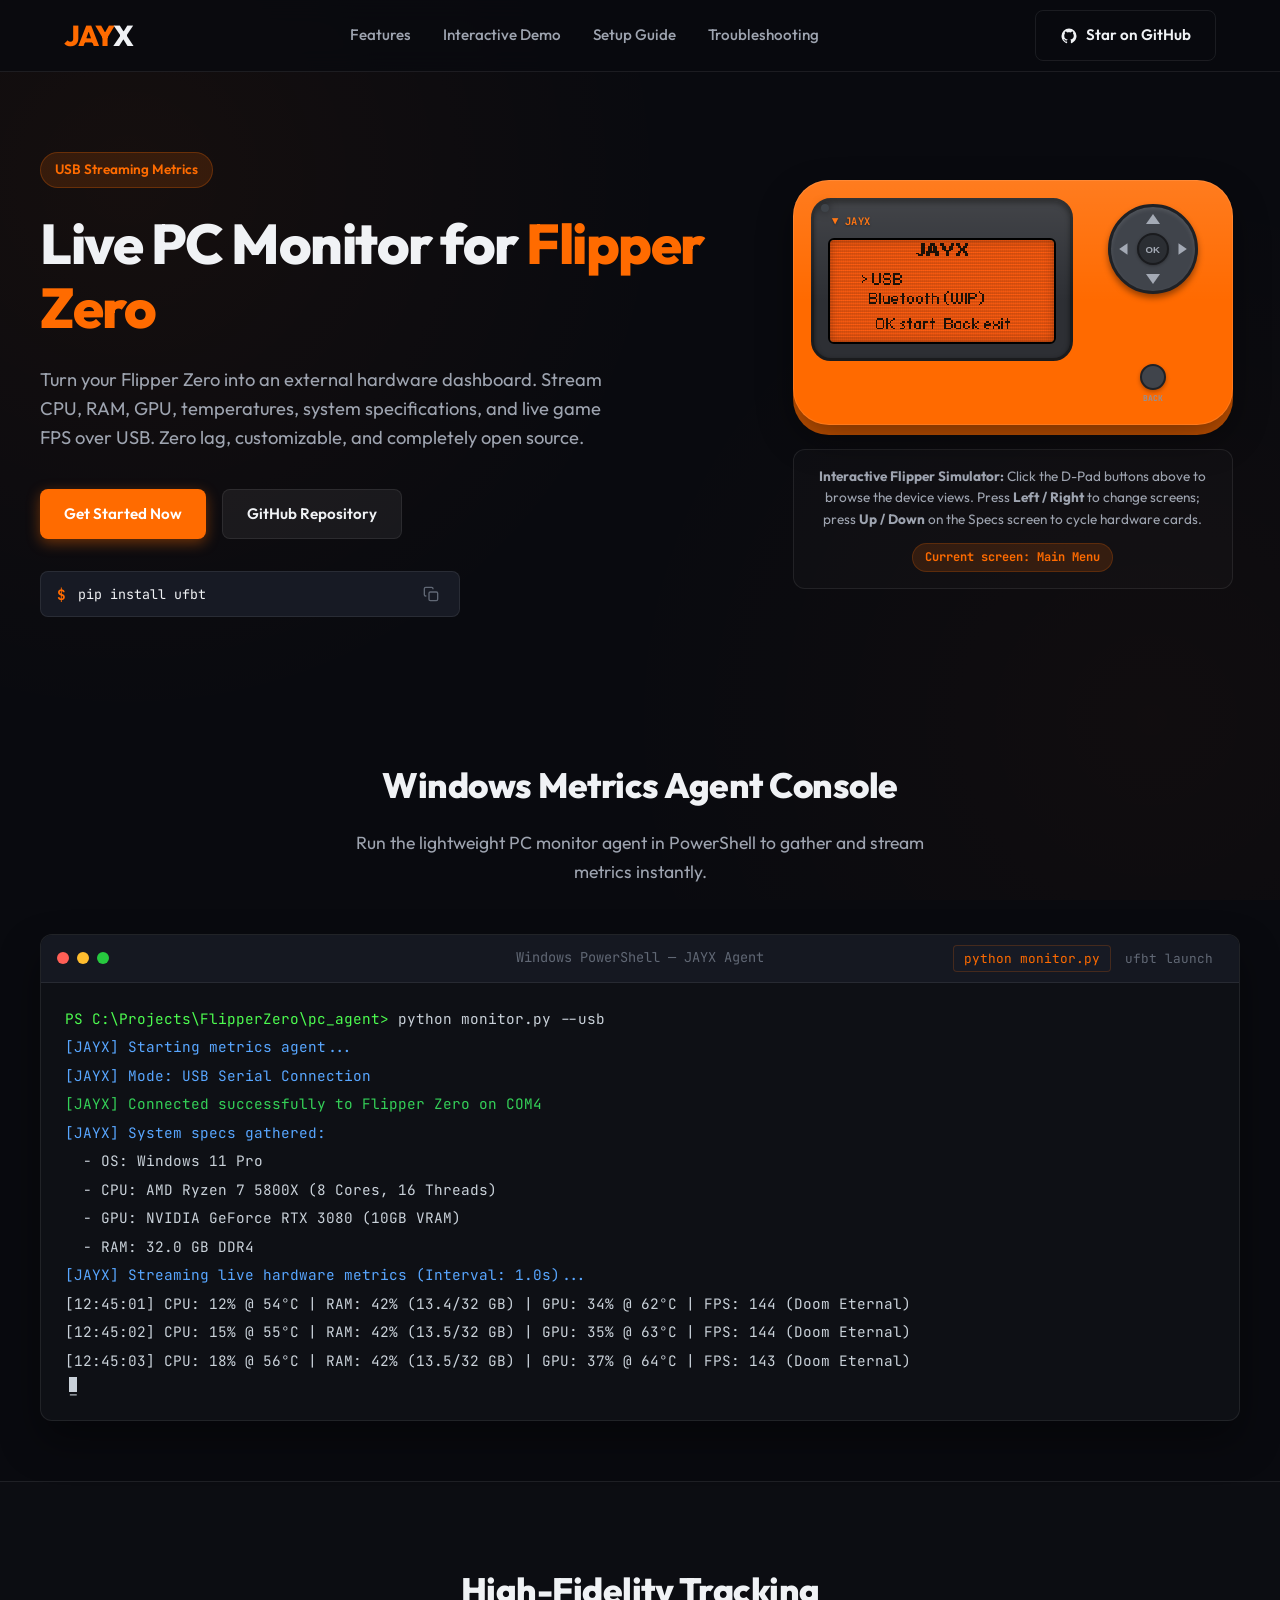
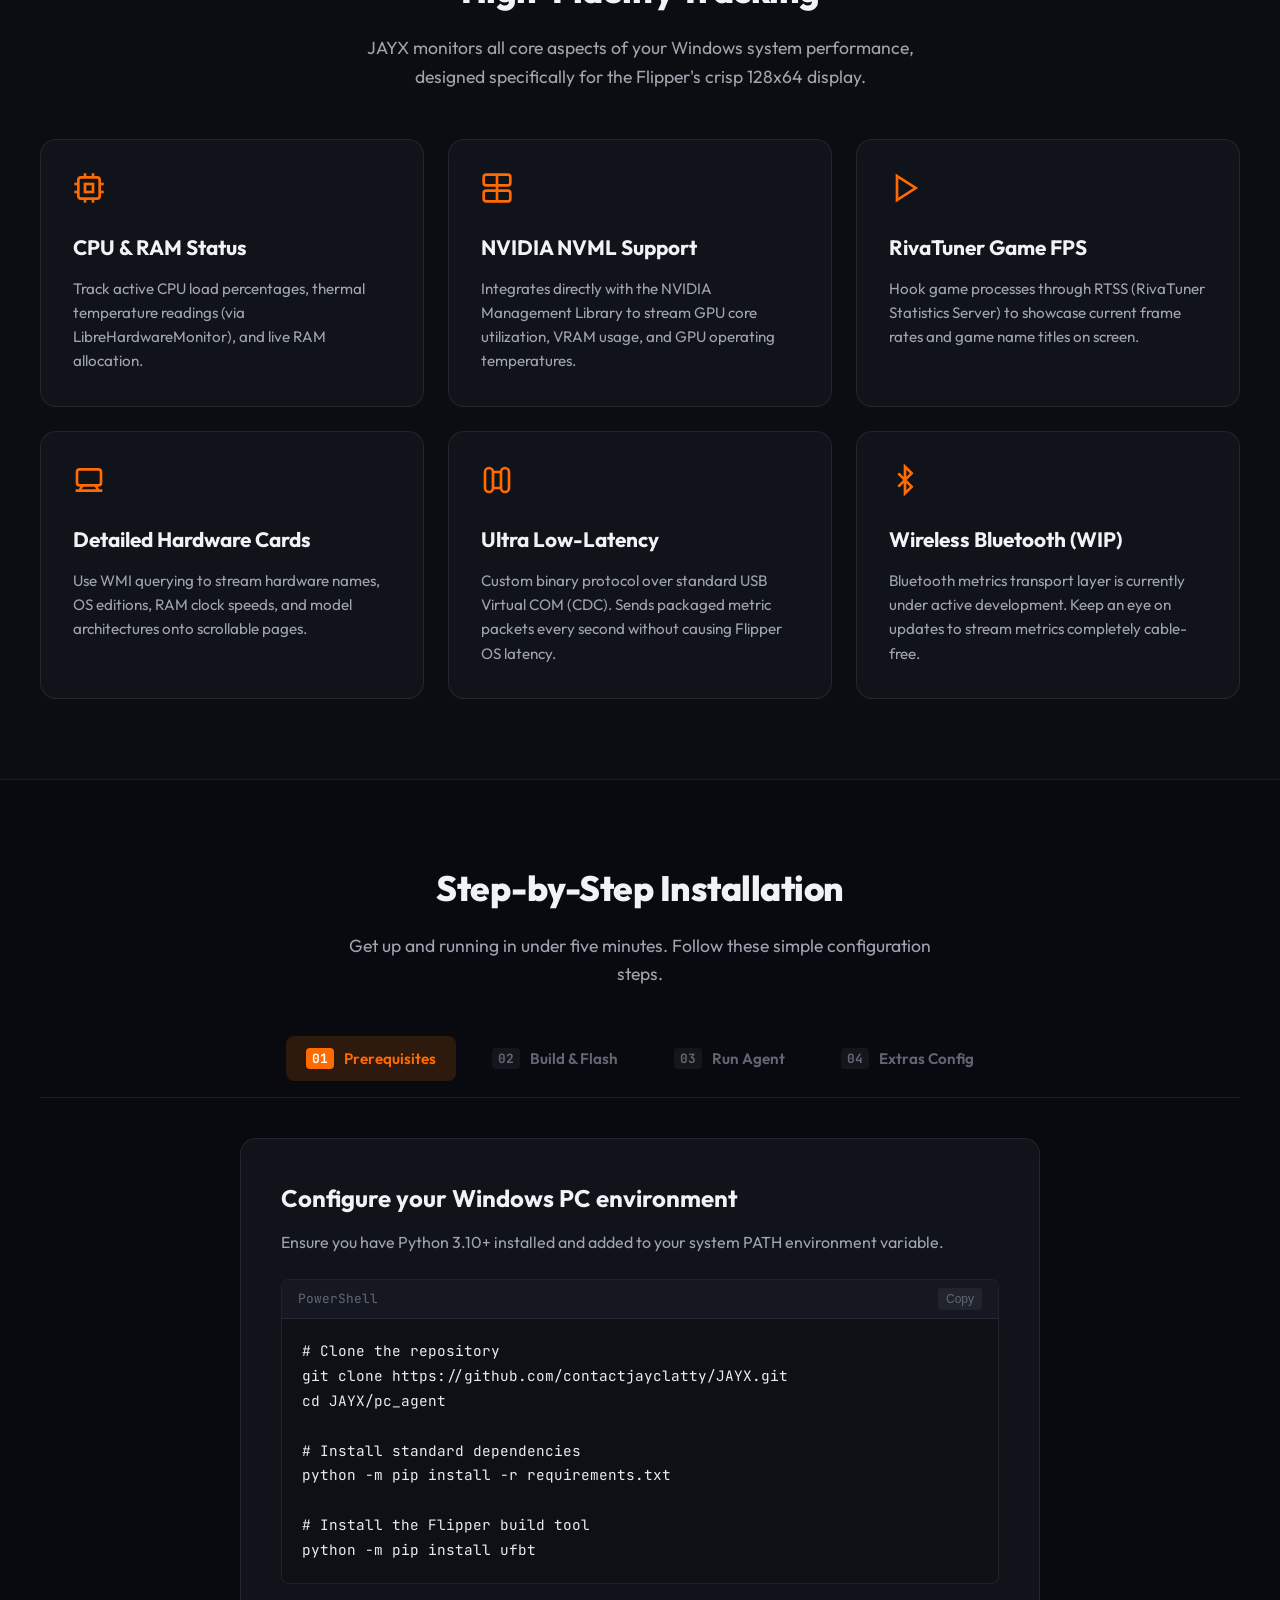
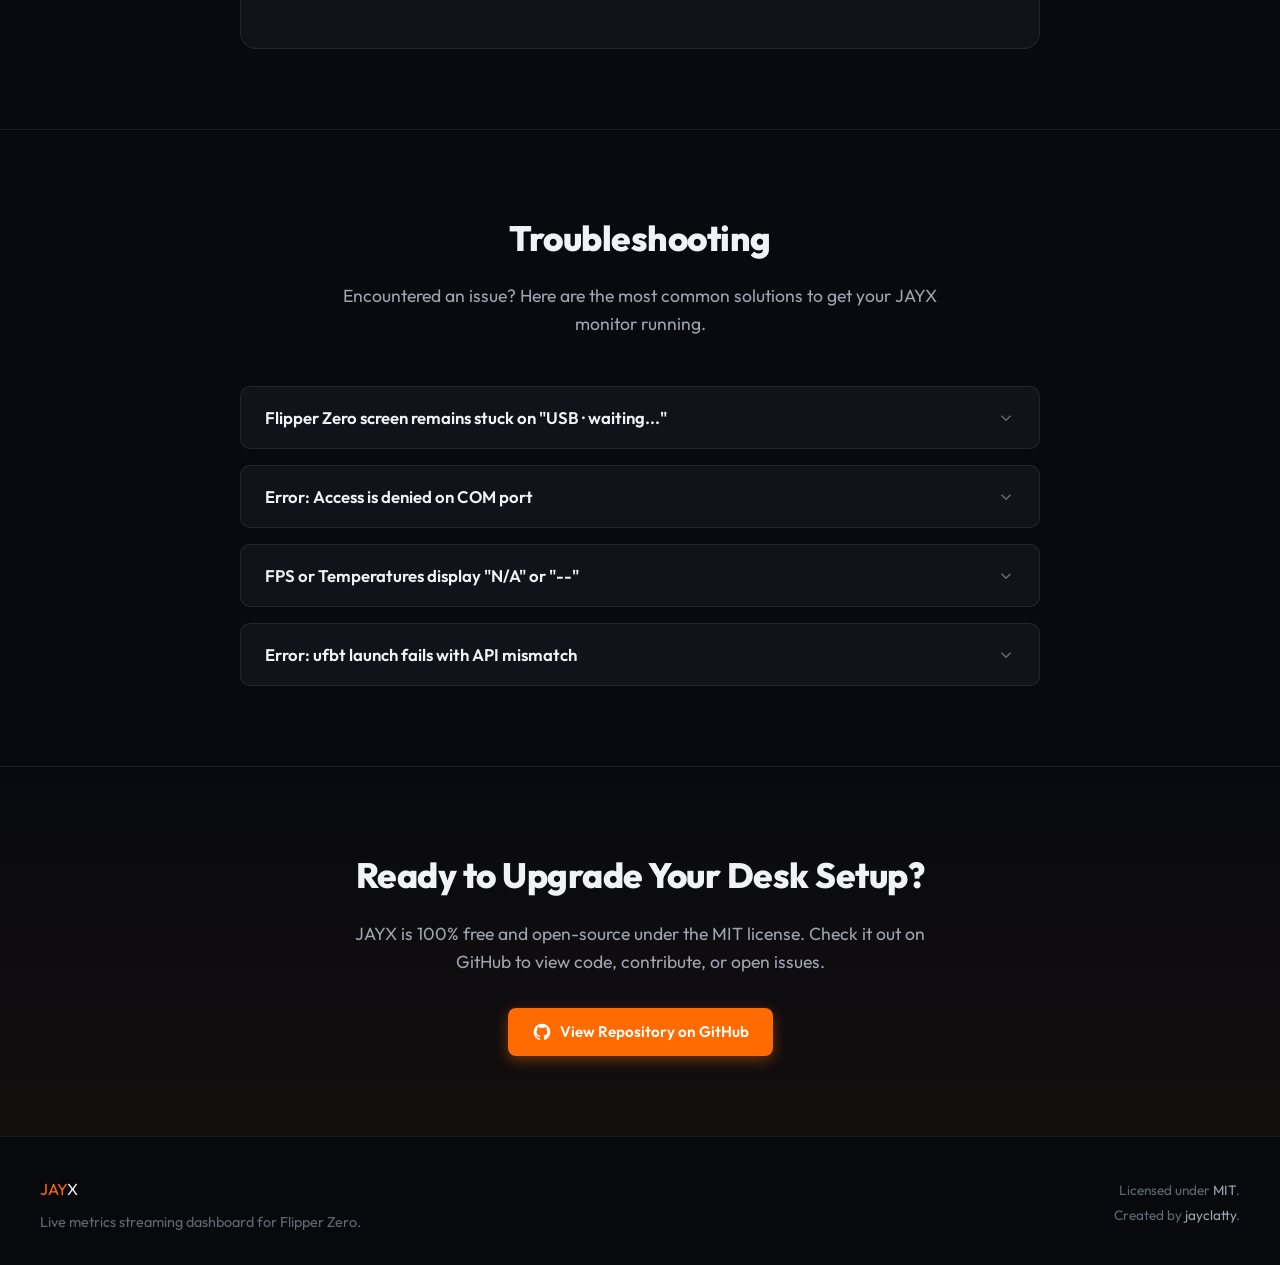
==== website/index.html @ 6e966084 "Add website landing page, interactive simulator, and deploy workflow" ====
<!DOCTYPE html>
<html lang="en">
<head>
    <meta charset="UTF-8">
    <meta name="viewport" content="width=device-width, initial-scale=1.0">
    <title>JAYX — Live PC Monitor for Flipper Zero</title>
    <meta name="description" content="Monitor CPU, RAM, GPU, temperatures, system specs, and game FPS live on your Flipper Zero over USB.">
    <!-- Google Fonts -->
    <link rel="preconnect" href="https://fonts.googleapis.com">
    <link rel="preconnect" href="https://fonts.gstatic.com" crossorigin>
    <link href="https://fonts.googleapis.com/css2?family=JetBrains+Mono:wght@400;500;700&family=Outfit:wght@300;400;500;600;700;800&family=Inter:wght@300;400;500;600;700&display=swap" rel="stylesheet">
    <link rel="stylesheet" href="style.css">
</head>
<body>

    <!-- Header Navigation -->
    <header class="navbar">
        <div class="nav-container">
            <a href="#" class="nav-logo">
                <span class="logo-accent">JAY</span><span class="logo-main">X</span>
            </a>
            <nav class="nav-menu">
                <a href="#features" class="nav-link">Features</a>
                <a href="#simulator" class="nav-link">Interactive Demo</a>
                <a href="#setup" class="nav-link">Setup Guide</a>
                <a href="#troubleshooting" class="nav-link">Troubleshooting</a>
            </nav>
            <div class="nav-actions">
                <a href="https://github.com/contactjayclatty/JAYX" target="_blank" rel="noopener noreferrer" class="btn btn-outline btn-github" id="btn-github-nav">
                    <svg viewBox="0 0 24 24" width="18" height="18" fill="currentColor">
                        <path d="M12 2A10 10 0 0 0 2 12c0 4.42 2.87 8.17 6.84 9.5.5.08.66-.23.66-.5v-1.69c-2.77.6-3.36-1.34-3.36-1.34-.46-1.16-1.11-1.47-1.11-1.47-.9-.62.07-.6.07-.6 1 .07 1.53 1.03 1.53 1.03.9 1.52 2.34 1.07 2.91.83.09-.65.35-1.09.63-1.34-2.22-.25-4.55-1.11-4.55-4.92 0-1.11.38-2 1.03-2.71-.1-.25-.45-1.29.1-2.64 0 0 .84-.27 2.75 1.02.79-.22 1.65-.33 2.5-.33.85 0 1.71.11 2.5.33 1.91-1.29 2.75-1.02 2.75-1.02.55 1.35.2 2.39.1 2.64.65.71 1.03 1.6 1.03 2.71 0 3.82-2.34 4.66-4.57 4.91.36.31.69.92.69 1.85V21c0 .27.16.59.67.5C19.14 20.16 22 16.42 22 12A10 10 0 0 0 12 2z"/>
                    </svg>
                    <span>Star on GitHub</span>
                </a>
            </div>
        </div>
    </header>

    <!-- Hero Section -->
    <section class="hero">
        <div class="hero-container">
            <div class="hero-content">
                <div class="badge">USB Streaming Metrics</div>
                <h1 class="hero-title">Live PC Monitor for <span class="text-orange">Flipper Zero</span></h1>
                <p class="hero-description">
                    Turn your Flipper Zero into an external hardware dashboard. Stream CPU, RAM, GPU, temperatures, system specifications, and live game FPS over USB. Zero lag, customizable, and completely open source.
                </p>
                <div class="hero-buttons">
                    <a href="#setup" class="btn btn-primary">Get Started Now</a>
                    <a href="https://github.com/contactjayclatty/JAYX" target="_blank" rel="noopener noreferrer" class="btn btn-secondary">
                        GitHub Repository
                    </a>
                </div>
                
                <div class="quick-command-wrapper">
                    <div class="command-box">
                        <span class="prompt">$</span>
                        <input type="text" readonly value="pip install ufbt" id="cmd-pip">
                        <button class="btn-copy" data-target="cmd-pip" title="Copy to clipboard">
                            <svg class="icon-copy" viewBox="0 0 24 24" width="16" height="16" fill="none" stroke="currentColor" stroke-width="2">
                                <rect x="9" y="9" width="13" height="13" rx="2" ry="2"></rect>
                                <path d="M5 15H4a2 2 0 0 1-2-2V4a2 2 0 0 1 2-2h9a2 2 0 0 1 2 2v1"></path>
                            </svg>
                            <svg class="icon-check hidden" viewBox="0 0 24 24" width="16" height="16" fill="none" stroke="currentColor" stroke-width="2">
                                <polyline points="20 6 9 17 4 12"></polyline>
                            </svg>
                        </button>
                    </div>
                </div>
            </div>

            <!-- Flipper Simulator -->
            <div class="hero-visual" id="simulator">
                <div class="flipper-container">
                    <div class="flipper-body">
                        <!-- LED Indicator -->
                        <div class="flipper-led" id="flipper-led"></div>
                        
                        <!-- Screen Bezel -->
                        <div class="flipper-bezel">
                            <!-- Flipper Logo -->
                            <div class="bezel-header">
                                <span class="flipper-brand">▼ JAYX</span>
                            </div>
                            
                            <!-- LCD Display Screen -->
                            <div class="flipper-screen">
                                <div class="lcd-scanline"></div>
                                <div class="lcd-grid"></div>
                                <div class="lcd-content">
                                    <img src="screenshots/MainMenu.png" alt="Flipper screen" class="flipper-display-img" id="display-screen">
                                </div>
                            </div>
                        </div>

                        <!-- Interface Controls -->
                        <div class="flipper-controls">
                            <!-- Circular D-Pad -->
                            <div class="dpad-wrapper">
                                <button class="ctrl-btn btn-up" id="btn-up" aria-label="Up">
                                    <svg viewBox="0 0 24 24"><polygon points="12,5 5,15 19,15" fill="currentColor"/></svg>
                                </button>
                                <button class="ctrl-btn btn-left" id="btn-left" aria-label="Left">
                                    <svg viewBox="0 0 24 24"><polygon points="5,12 15,5 15,19" fill="currentColor"/></svg>
                                </button>
                                <button class="ctrl-btn btn-ok" id="btn-ok" aria-label="OK">
                                    <span>OK</span>
                                </button>
                                <button class="ctrl-btn btn-right" id="btn-right" aria-label="Right">
                                    <svg viewBox="0 0 24 24"><polygon points="19,12 9,5 9,19" fill="currentColor"/></svg>
                                </button>
                                <button class="ctrl-btn btn-down" id="btn-down" aria-label="Down">
                                    <svg viewBox="0 0 24 24"><polygon points="12,19 5,9 19,9" fill="currentColor"/></svg>
                                </button>
                            </div>

                            <!-- Back Button -->
                            <button class="ctrl-btn btn-back" id="btn-back" aria-label="Back">
                                <div class="back-circle"></div>
                                <span class="back-label">BACK</span>
                            </button>
                        </div>
                    </div>
                    
                    <!-- Simulator Instructions -->
                    <div class="simulator-instructions">
                        <p><strong>Interactive Flipper Simulator:</strong> Click the D-Pad buttons above to browse the device views. Press <strong>Left / Right</strong> to change screens; press <strong>Up / Down</strong> on the Specs screen to cycle hardware cards.</p>
                        <div class="simulator-info-pill" id="screen-info">Current screen: Main Menu</div>
                    </div>
                </div>
            </div>
        </div>
    </section>

    <!-- Console Log Mockup Section -->
    <section class="console-section">
        <div class="section-container">
            <div class="section-header">
                <h2>Windows Metrics Agent Console</h2>
                <p>Run the lightweight PC monitor agent in PowerShell to gather and stream metrics instantly.</p>
            </div>
            
            <div class="terminal-container">
                <div class="terminal-header">
                    <div class="terminal-dots">
                        <span class="dot red"></span>
                        <span class="dot yellow"></span>
                        <span class="dot green"></span>
                    </div>
                    <div class="terminal-title">Windows PowerShell — JAYX Agent</div>
                    <div class="terminal-actions">
                        <button class="terminal-tab active" data-terminal-tab="agent">python monitor.py</button>
                        <button class="terminal-tab" data-terminal-tab="build">ufbt launch</button>
                    </div>
                </div>
                <div class="terminal-body">
                    <!-- Agent Tab -->
                    <div class="terminal-content" id="terminal-content-agent">
                        <div class="terminal-line"><span class="t-path">PS C:\Projects\FlipperZero\pc_agent></span> python monitor.py --usb</div>
                        <div class="terminal-line t-info">[JAYX] Starting metrics agent...</div>
                        <div class="terminal-line t-info">[JAYX] Mode: USB Serial Connection</div>
                        <div class="terminal-line t-success">[JAYX] Connected successfully to Flipper Zero on COM4</div>
                        <div class="terminal-line t-info">[JAYX] System specs gathered:</div>
                        <div class="terminal-line">&nbsp;&nbsp;- OS: Windows 11 Pro</div>
                        <div class="terminal-line">&nbsp;&nbsp;- CPU: AMD Ryzen 7 5800X (8 Cores, 16 Threads)</div>
                        <div class="terminal-line">&nbsp;&nbsp;- GPU: NVIDIA GeForce RTX 3080 (10GB VRAM)</div>
                        <div class="terminal-line">&nbsp;&nbsp;- RAM: 32.0 GB DDR4</div>
                        <div class="terminal-line t-info">[JAYX] Streaming live hardware metrics (Interval: 1.0s)...</div>
                        <div class="terminal-line">[12:45:01] CPU: 12% @ 54°C | RAM: 42% (13.4/32 GB) | GPU: 34% @ 62°C | FPS: 144 (Doom Eternal)</div>
                        <div class="terminal-line">[12:45:02] CPU: 15% @ 55°C | RAM: 42% (13.5/32 GB) | GPU: 35% @ 63°C | FPS: 144 (Doom Eternal)</div>
                        <div class="terminal-line">[12:45:03] CPU: 18% @ 56°C | RAM: 42% (13.5/32 GB) | GPU: 37% @ 64°C | FPS: 143 (Doom Eternal)</div>
                        <div class="terminal-line cursor-line"><span class="cursor">_</span></div>
                    </div>
                    
                    <!-- Build Tab -->
                    <div class="terminal-content hidden" id="terminal-content-build">
                        <div class="terminal-line"><span class="t-path">PS C:\Projects\FlipperZero\apps\jayx></span> ufbt launch</div>
                        <div class="terminal-line t-info">[ufbt] Downloading toolchain... (cached)</div>
                        <div class="terminal-line t-info">[ufbt] Compiling source files:</div>
                        <div class="terminal-line">&nbsp;&nbsp;[CC] jayx.c</div>
                        <div class="terminal-line">&nbsp;&nbsp;[CC] transport/transport.c</div>
                        <div class="terminal-line">&nbsp;&nbsp;[CC] views/view_stats.c</div>
                        <div class="terminal-line">&nbsp;&nbsp;[CC] views/view_specs.c</div>
                        <div class="terminal-line t-info">[ufbt] Linking binary: dist/jayx.fap</div>
                        <div class="terminal-line t-success">[ufbt] Build finished successfully!</div>
                        <div class="terminal-line t-info">[ufbt] Deploying to Flipper Zero via USB COM4...</div>
                        <div class="terminal-line t-info">[ufbt] Writing /ext/apps/USB/jayx.fap ... done.</div>
                        <div class="terminal-line t-success">[ufbt] Application launched on target device!</div>
                        <div class="terminal-line cursor-line"><span class="cursor">_</span></div>
                    </div>
                </div>
            </div>
        </div>
    </section>

    <!-- Features Grid -->
    <section class="features-section" id="features">
        <div class="section-container">
            <div class="section-header">
                <h2>High-Fidelity Tracking</h2>
                <p>JAYX monitors all core aspects of your Windows system performance, designed specifically for the Flipper's crisp 128x64 display.</p>
            </div>
            
            <div class="features-grid">
                <!-- CPU & RAM -->
                <div class="feature-card">
                    <div class="feature-icon">
                        <svg viewBox="0 0 24 24" width="32" height="32" fill="none" stroke="currentColor" stroke-width="2">
                            <rect x="4" y="4" width="16" height="16" rx="2" ry="2"></rect>
                            <rect x="9" y="9" width="6" height="6"></rect>
                            <line x1="9" y1="1" x2="9" y2="4"></line>
                            <line x1="15" y1="1" x2="15" y2="4"></line>
                            <line x1="9" y1="20" x2="9" y2="23"></line>
                            <line x1="15" y1="20" x2="15" y2="23"></line>
                            <line x1="20" y1="9" x2="23" y2="9"></line>
                            <line x1="20" y1="15" x2="23" y2="15"></line>
                            <line x1="1" y1="9" x2="4" y2="9"></line>
                            <line x1="1" y1="15" x2="4" y2="15"></line>
                        </svg>
                    </div>
                    <h3>CPU & RAM Status</h3>
                    <p>Track active CPU load percentages, thermal temperature readings (via LibreHardwareMonitor), and live RAM allocation.</p>
                </div>

                <!-- NVIDIA GPU -->
                <div class="feature-card">
                    <div class="feature-icon">
                        <svg viewBox="0 0 24 24" width="32" height="32" fill="none" stroke="currentColor" stroke-width="2">
                            <rect x="2" y="2" width="20" height="8" rx="2" ry="2"></rect>
                            <rect x="2" y="14" width="20" height="8" rx="2" ry="2"></rect>
                            <line x1="6" y1="6" x2="6" y2="6.01"></line>
                            <line x1="6" y1="18" x2="6" y2="18.01"></line>
                            <path d="M12 2v20"></path>
                        </svg>
                    </div>
                    <h3>NVIDIA NVML Support</h3>
                    <p>Integrates directly with the NVIDIA Management Library to stream GPU core utilization, VRAM usage, and GPU operating temperatures.</p>
                </div>

                <!-- Game FPS -->
                <div class="feature-card">
                    <div class="feature-icon">
                        <svg viewBox="0 0 24 24" width="32" height="32" fill="none" stroke="currentColor" stroke-width="2">
                            <polygon points="6 3 20 12 6 21 6 3"></polygon>
                        </svg>
                    </div>
                    <h3>RivaTuner Game FPS</h3>
                    <p>Hook game processes through RTSS (RivaTuner Statistics Server) to showcase current frame rates and game name titles on screen.</p>
                </div>

                <!-- WMI Hardware Specs -->
                <div class="feature-card">
                    <div class="feature-icon">
                        <svg viewBox="0 0 24 24" width="32" height="32" fill="none" stroke="currentColor" stroke-width="2">
                            <rect x="3" y="4" width="18" height="12" rx="2" ry="2"></rect>
                            <line x1="2" y1="20" x2="22" y2="20"></line>
                            <line x1="5" y1="20" x2="7" y2="16"></line>
                            <line x1="19" y1="20" x2="17" y2="16"></line>
                        </svg>
                    </div>
                    <h3>Detailed Hardware Cards</h3>
                    <p>Use WMI querying to stream hardware names, OS editions, RAM clock speeds, and model architectures onto scrollable pages.</p>
                </div>

                <!-- USB Serial Protocol -->
                <div class="feature-card">
                    <div class="feature-icon">
                        <svg viewBox="0 0 24 24" width="32" height="32" fill="none" stroke="currentColor" stroke-width="2">
                            <path d="M18 3a3 3 0 0 0-3 3v12a3 3 0 0 0 3 3 3 3 0 0 0 3-3V6a3 3 0 0 0-3-3z"></path>
                            <path d="M6 21a3 3 0 0 0 3-3V6a3 3 0 0 0-3-3 3 3 0 0 0-3 3v12a3 3 0 0 0 3 3z"></path>
                            <path d="M15 6h-6"></path>
                            <path d="M15 18h-6"></path>
                        </svg>
                    </div>
                    <h3>Ultra Low-Latency</h3>
                    <p>Custom binary protocol over standard USB Virtual COM (CDC). Sends packaged metric packets every second without causing Flipper OS latency.</p>
                </div>

                <!-- Bluetooth (WIP) -->
                <div class="feature-card">
                    <div class="feature-icon">
                        <svg viewBox="0 0 24 24" width="32" height="32" fill="none" stroke="currentColor" stroke-width="2">
                            <path d="m7 7 10 10-5 5V2l5 5L7 17"></path>
                        </svg>
                    </div>
                    <h3>Wireless Bluetooth (WIP)</h3>
                    <p>Bluetooth metrics transport layer is currently under active development. Keep an eye on updates to stream metrics completely cable-free.</p>
                </div>
            </div>
        </div>
    </section>

    <!-- Guided Setup -->
    <section class="setup-section" id="setup">
        <div class="section-container">
            <div class="section-header">
                <h2>Step-by-Step Installation</h2>
                <p>Get up and running in under five minutes. Follow these simple configuration steps.</p>
            </div>

            <!-- Setup Tabs -->
            <div class="setup-tabs-nav">
                <button class="setup-tab-btn active" data-setup-tab="step1">
                    <span class="step-num">01</span>
                    <span class="step-title">Prerequisites</span>
                </button>
                <button class="setup-tab-btn" data-setup-tab="step2">
                    <span class="step-num">02</span>
                    <span class="step-title">Build & Flash</span>
                </button>
                <button class="setup-tab-btn" data-setup-tab="step3">
                    <span class="step-num">03</span>
                    <span class="step-title">Run Agent</span>
                </button>
                <button class="setup-tab-btn" data-setup-tab="step4">
                    <span class="step-num">04</span>
                    <span class="step-title">Extras Config</span>
                </button>
            </div>

            <!-- Setup Tab Contents -->
            <div class="setup-tabs-content">
                <!-- Step 1 -->
                <div class="setup-tab-pane active" id="setup-pane-step1">
                    <h3>Configure your Windows PC environment</h3>
                    <p>Ensure you have Python 3.10+ installed and added to your system PATH environment variable.</p>
                    
                    <div class="setup-code-block">
                        <div class="code-header">
                            <span>PowerShell</span>
                            <button class="btn-copy" data-target="code-setup1">Copy</button>
                        </div>
                        <pre><code id="code-setup1"># Clone the repository
git clone https://github.com/contactjayclatty/JAYX.git
cd JAYX/pc_agent

# Install standard dependencies
python -m pip install -r requirements.txt

# Install the Flipper build tool
python -m pip install ufbt</code></pre>
                    </div>
                </div>

                <!-- Step 2 -->
                <div class="setup-tab-pane" id="setup-pane-step2">
                    <h3>Compile and Launch on Flipper Zero</h3>
                    <p>Connect your Flipper Zero via USB. Ensure any terminal console tools, serial monitors, or **qFlipper** are fully closed before continuing, to avoid port locks.</p>
                    
                    <div class="setup-code-block">
                        <div class="code-header">
                            <span>PowerShell</span>
                            <button class="btn-copy" data-target="code-setup2">Copy</button>
                        </div>
                        <pre><code id="code-setup2"># Move to the app directory
cd ../apps/jayx

# Compile and launch the app automatically
ufbt launch</code></pre>
                    </div>
                    <div class="setup-tip">
                        <strong>Pro Tip:</strong> First-time builds may take a minute while `ufbt` downloads the Flipper SDK for your device firmware.
                    </div>
                </div>

                <!-- Step 3 -->
                <div class="setup-tab-pane" id="setup-pane-step3">
                    <h3>Open Connection & Stream</h3>
                    <p>Start JAYX on your device and launch the local python agent process on your PC.</p>
                    
                    <ol class="setup-list">
                        <li>On the Flipper: Open **Apps** → **USB** → **JAYX**.</li>
                        <li>Highlight **USB** and press the **OK** button. The screen will say <code>USB · waiting...</code></li>
                        <li>On your Windows PC, open PowerShell and run the agent:</li>
                    </ol>

                    <div class="setup-code-block">
                        <div class="code-header">
                            <span>PowerShell</span>
                            <button class="btn-copy" data-target="code-setup3">Copy</button>
                        </div>
                        <pre><code id="code-setup3">cd ../../pc_agent
python monitor.py --usb</code></pre>
                    </div>
                    <p>Within seconds, JAYX will establish the link and stream live stats!</p>
                </div>

                <!-- Step 4 -->
                <div class="setup-tab-pane" id="setup-pane-step4">
                    <h3>Enable FPS and Temperature stats</h3>
                    <p>Out of the box, JAYX streams system specs, CPU load, and RAM usage. Use these third-party utilities to unlock the complete suite of hardware readings:</p>
                    
                    <div class="extras-grid">
                        <div class="extra-item">
                            <h4>🎮 Frame Rate Tracking (FPS)</h4>
                            <p>Download and start <a href="https://www.guru3d.com/files-details/rtss-rivatuner-statistics-server-download.html" target="_blank" rel="noopener noreferrer">RivaTuner Statistics Server (RTSS)</a>. Ensure it runs in the background. The FPS will show up on the <strong>Game</strong> page when you focus a game window.</p>
                        </div>
                        <div class="extra-item">
                            <h4>🌡️ CPU Temperatures</h4>
                            <p>Download and run <a href="https://github.com/LibreHardwareMonitor/LibreHardwareMonitor" target="_blank" rel="noopener noreferrer">LibreHardwareMonitor</a>. Keep it active in the background tray. Restart the python agent to hook the sensors.</p>
                        </div>
                        <div class="extra-item">
                            <h4>⚡ GPU Performance</h4>
                            <p>NVIDIA Graphics metrics are supported natively via drivers. No extra tools are required if Nvidia drivers are installed. Other GPU brands will show metrics as N/A.</p>
                        </div>
                    </div>
                </div>
            </div>
        </div>
    </section>

    <!-- Troubleshooting Section -->
    <section class="troubleshoot-section" id="troubleshooting">
        <div class="section-container">
            <div class="section-header">
                <h2>Troubleshooting</h2>
                <p>Encountered an issue? Here are the most common solutions to get your JAYX monitor running.</p>
            </div>

            <div class="troubleshoot-accordion">
                <!-- Card 1 -->
                <div class="accordion-item">
                    <button class="accordion-header">
                        <span>Flipper Zero screen remains stuck on "USB · waiting..."</span>
                        <svg class="arrow" viewBox="0 0 24 24" width="18" height="18" fill="none" stroke="currentColor" stroke-width="2">
                            <polyline points="6 9 12 15 18 9"></polyline>
                        </svg>
                    </button>
                    <div class="accordion-content">
                        <div class="accordion-content-inner">
                            <p>This means the Flipper is ready to receive data, but the PC Agent isn't speaking to it yet. Verify that:</p>
                            <ul>
                                <li>You have run <code>python monitor.py --usb</code> in your PowerShell console.</li>
                                <li>The Flipper is connected with a reliable USB data cable.</li>
                                <li>No other software (like qFlipper) is open and locking the device's COM port.</li>
                            </ul>
                        </div>
                    </div>
                </div>

                <!-- Card 2 -->
                <div class="accordion-item">
                    <button class="accordion-header">
                        <span>Error: Access is denied on COM port</span>
                        <svg class="arrow" viewBox="0 0 24 24" width="18" height="18" fill="none" stroke="currentColor" stroke-width="2">
                            <polyline points="6 9 12 15 18 9"></polyline>
                        </svg>
                    </button>
                    <div class="accordion-content">
                        <div class="accordion-content-inner">
                            <p>Another application has already opened a serial connection to your Flipper Zero. Before uploading with <code>ufbt launch</code> or starting the metrics script:</p>
                            <ul>
                                <li>Close the **qFlipper** application completely.</li>
                                <li>Kill any orphaned python processes by running: <code>Get-Process | Where-Object {$_.ProcessName -eq "python"} | Stop-Process</code> in PowerShell.</li>
                                <li>Unplug and replug the Flipper Zero to reset its connection port.</li>
                            </ul>
                        </div>
                    </div>
                </div>

                <!-- Card 3 -->
                <div class="accordion-item">
                    <button class="accordion-header">
                        <span>FPS or Temperatures display "N/A" or "--"</span>
                        <svg class="arrow" viewBox="0 0 24 24" width="18" height="18" fill="none" stroke="currentColor" stroke-width="2">
                            <polyline points="6 9 12 15 18 9"></polyline>
                        </svg>
                    </button>
                    <div class="accordion-content">
                        <div class="accordion-content-inner">
                            <p>These require third-party tools running in the background of your PC. Without them, JAYX will still run smoothly but won't show those metrics:</p>
                            <ul>
                                <li>For **CPU Temp**: Start **LibreHardwareMonitor** and leave it running.</li>
                                <li>For **Game FPS**: Start **RivaTuner Statistics Server (RTSS)**, run your game, and ensure that the game window has focus.</li>
                                <li>For **GPU Stats**: Ensure you have an NVIDIA graphics card. Other graphics architectures (AMD/Intel) are not supported by NVML and will show N/A.</li>
                            </ul>
                        </div>
                    </div>
                </div>

                <!-- Card 4 -->
                <div class="accordion-item">
                    <button class="accordion-header">
                        <span>Error: ufbt launch fails with API mismatch</span>
                        <svg class="arrow" viewBox="0 0 24 24" width="18" height="18" fill="none" stroke="currentColor" stroke-width="2">
                            <polyline points="6 9 12 15 18 9"></polyline>
                        </svg>
                    </button>
                    <div class="accordion-content">
                        <div class="accordion-content-inner">
                            <p>Your local SDK is out of date compared to the firmware currently installed on your Flipper. Run the following commands inside `apps/jayx` to sync:</p>
                            <pre><code>ufbt update
ufbt launch</code></pre>
                        </div>
                    </div>
                </div>
            </div>
        </div>
    </section>

    <!-- Call to Action -->
    <section class="cta-section">
        <div class="section-container">
            <h2>Ready to Upgrade Your Desk Setup?</h2>
            <p>JAYX is 100% free and open-source under the MIT license. Check it out on GitHub to view code, contribute, or open issues.</p>
            <div class="cta-buttons">
                <a href="https://github.com/contactjayclatty/JAYX" target="_blank" rel="noopener noreferrer" class="btn btn-primary btn-github">
                    <svg viewBox="0 0 24 24" width="20" height="20" fill="currentColor">
                        <path d="M12 2A10 10 0 0 0 2 12c0 4.42 2.87 8.17 6.84 9.5.5.08.66-.23.66-.5v-1.69c-2.77.6-3.36-1.34-3.36-1.34-.46-1.16-1.11-1.47-1.11-1.47-.9-.62.07-.6.07-.6 1 .07 1.53 1.03 1.53 1.03.9 1.52 2.34 1.07 2.91.83.09-.65.35-1.09.63-1.34-2.22-.25-4.55-1.11-4.55-4.92 0-1.11.38-2 1.03-2.71-.1-.25-.45-1.29.1-2.64 0 0 .84-.27 2.75 1.02.79-.22 1.65-.33 2.5-.33.85 0 1.71.11 2.5.33 1.91-1.29 2.75-1.02 2.75-1.02.55 1.35.2 2.39.1 2.64.65.71 1.03 1.6 1.03 2.71 0 3.82-2.34 4.66-4.57 4.91.36.31.69.92.69 1.85V21c0 .27.16.59.67.5C19.14 20.16 22 16.42 22 12A10 10 0 0 0 12 2z"/>
                    </svg>
                    <span>View Repository on GitHub</span>
                </a>
            </div>
        </div>
    </section>

    <!-- Footer -->
    <footer>
        <div class="footer-container">
            <div class="footer-left">
                <span class="logo-accent">JAY</span><span class="logo-main">X</span>
                <p>Live metrics streaming dashboard for Flipper Zero.</p>
            </div>
            <div class="footer-right">
                <p>Licensed under <a href="https://github.com/contactjayclatty/JAYX/blob/main/LICENSE" target="_blank" rel="noopener noreferrer">MIT</a>.</p>
                <p>Created by <a href="https://github.com/contactjayclatty" target="_blank" rel="noopener noreferrer">jayclatty</a>.</p>
            </div>
        </div>
    </footer>

    <script src="script.js"></script>
</body>
</html>
---- website/style.css ----
/* 
   JAYX Theme and Layout Stylesheet
   Design System: Premium developer theme (Dark Mode by default)
*/

:root {
    --bg-dark: #090a0f;
    --bg-card: #11131a;
    --bg-input: #171a24;
    --orange-primary: #ff6b00;
    --orange-glow: rgba(255, 107, 0, 0.4);
    --orange-glow-light: rgba(255, 107, 0, 0.15);
    --orange-hover: #e05e00;
    
    --text-primary: #f0f2f5;
    --text-secondary: #9ea4b0;
    --text-muted: #616875;
    --border-color: rgba(255, 255, 255, 0.08);
    --border-hover: rgba(255, 107, 0, 0.3);
    
    /* Flipper screen colors */
    --flipper-screen-bg: #ff9b3e; /* Amber backlight */
    --flipper-screen-text: #1d140b;
    --flipper-body-orange: #ff6a00;
    --flipper-bezel-bg: #2d2f34;
    --flipper-dpad-bg: #40444b;
    
    --font-sans: 'Outfit', 'Inter', -apple-system, BlinkMacSystemFont, "Segoe UI", Roboto, sans-serif;
    --font-mono: 'JetBrains Mono', 'Fira Code', monospace;
    --transition-fast: 0.15s ease;
    --transition-normal: 0.3s cubic-bezier(0.4, 0, 0.2, 1);
}

/* Reset & Global */
* {
    box-sizing: border-box;
    margin: 0;
    padding: 0;
}

html {
    scroll-behavior: smooth;
    background-color: var(--bg-dark);
    color: var(--text-primary);
    font-family: var(--font-sans);
    line-height: 1.6;
}

body {
    overflow-x: hidden;
    background-image: 
        radial-gradient(circle at 10% 20%, rgba(255, 107, 0, 0.05) 0%, transparent 40%),
        radial-gradient(circle at 90% 80%, rgba(255, 107, 0, 0.03) 0%, transparent 40%);
    background-attachment: fixed;
}

/* Buttons */
.btn {
    display: inline-flex;
    align-items: center;
    justify-content: center;
    gap: 8px;
    padding: 12px 24px;
    border-radius: 8px;
    font-weight: 600;
    font-size: 0.95rem;
    cursor: pointer;
    text-decoration: none;
    transition: all var(--transition-fast);
}

.btn-primary {
    background-color: var(--orange-primary);
    color: #fff;
    border: none;
    box-shadow: 0 4px 14px var(--orange-glow);
}

.btn-primary:hover {
    background-color: var(--orange-hover);
    transform: translateY(-2px);
    box-shadow: 0 6px 20px var(--orange-glow);
}

.btn-secondary {
    background-color: rgba(255, 255, 255, 0.06);
    color: var(--text-primary);
    border: 1px solid var(--border-color);
}

.btn-secondary:hover {
    background-color: rgba(255, 255, 255, 0.1);
    border-color: rgba(255, 255, 255, 0.2);
    transform: translateY(-2px);
}

.btn-outline {
    background: transparent;
    border: 1px solid var(--border-color);
    color: var(--text-primary);
}

.btn-outline:hover {
    border-color: var(--orange-primary);
    color: var(--orange-primary);
    background-color: var(--orange-glow-light);
}

/* Header Navbar */
.navbar {
    position: sticky;
    top: 0;
    z-index: 100;
    background-color: rgba(9, 10, 15, 0.75);
    backdrop-filter: blur(12px);
    -webkit-backdrop-filter: blur(12px);
    border-bottom: 1px solid var(--border-color);
    height: 72px;
}

.nav-container {
    max-width: 1200px;
    height: 100%;
    margin: 0 auto;
    padding: 0 24px;
    display: flex;
    align-items: center;
    justify-content: space-between;
}

.nav-logo {
    font-size: 1.8rem;
    font-weight: 800;
    text-decoration: none;
    letter-spacing: -1px;
}

.logo-accent {
    color: var(--orange-primary);
}

.logo-main {
    color: var(--text-primary);
}

.nav-menu {
    display: flex;
    gap: 32px;
}

.nav-link {
    color: var(--text-secondary);
    text-decoration: none;
    font-size: 0.95rem;
    font-weight: 500;
    transition: color var(--transition-fast);
}

.nav-link:hover {
    color: var(--orange-primary);
}

/* Hero Section */
.hero {
    padding: 80px 24px;
    position: relative;
}

.hero-container {
    max-width: 1200px;
    margin: 0 auto;
    display: grid;
    grid-template-columns: 1.2fr 0.8fr;
    gap: 64px;
    align-items: center;
}

.hero-content {
    display: flex;
    flex-direction: column;
    align-items: flex-start;
}

.badge {
    background-color: var(--orange-glow-light);
    color: var(--orange-primary);
    padding: 6px 14px;
    border-radius: 20px;
    font-size: 0.85rem;
    font-weight: 600;
    border: 1px solid rgba(255, 107, 0, 0.25);
    margin-bottom: 24px;
}

.hero-title {
    font-size: 3.5rem;
    font-weight: 800;
    line-height: 1.15;
    letter-spacing: -1.5px;
    margin-bottom: 24px;
}

.text-orange {
    color: var(--orange-primary);
}

.hero-description {
    font-size: 1.15rem;
    color: var(--text-secondary);
    margin-bottom: 36px;
    max-width: 580px;
}

.hero-buttons {
    display: flex;
    gap: 16px;
    margin-bottom: 32px;
}

/* Quick command box */
.quick-command-wrapper {
    width: 100%;
    max-width: 420px;
}

.command-box {
    display: flex;
    align-items: center;
    background-color: var(--bg-input);
    border: 1px solid var(--border-color);
    padding: 10px 16px;
    border-radius: 8px;
    font-family: var(--font-mono);
    font-size: 0.9rem;
    width: 100%;
}

.command-box:focus-within {
    border-color: var(--orange-primary);
    box-shadow: 0 0 0 2px var(--orange-glow-light);
}

.command-box .prompt {
    color: var(--orange-primary);
    margin-right: 12px;
    user-select: none;
    font-weight: bold;
}

.command-box input {
    background: transparent;
    border: none;
    color: var(--text-primary);
    outline: none;
    width: 100%;
    font-family: inherit;
}

.btn-copy {
    background: transparent;
    border: none;
    color: var(--text-muted);
    cursor: pointer;
    padding: 4px;
    display: flex;
    align-items: center;
    justify-content: center;
    transition: color var(--transition-fast);
}

.btn-copy:hover {
    color: var(--text-primary);
}

.hidden {
    display: none !important;
}

/* Flipper Simulator Hardware Graphic */
.hero-visual {
    display: flex;
    justify-content: center;
    align-items: center;
}

.flipper-container {
    width: 100%;
    max-width: 440px;
    display: flex;
    flex-direction: column;
    align-items: center;
}

.flipper-body {
    width: 100%;
    aspect-ratio: 1.8;
    background: var(--flipper-body-orange);
    border-radius: 36px;
    padding: 18px;
    position: relative;
    box-shadow: 
        0 15px 35px rgba(0, 0, 0, 0.4),
        0 0 0 1px rgba(255, 255, 255, 0.1) inset,
        0 10px 0 #cc5500; /* 3D depth */
    display: flex;
    flex-direction: column;
    justify-content: space-between;
    margin-bottom: 24px;
    transition: transform 0.1s ease;
}

.flipper-body::before {
    content: '';
    position: absolute;
    top: 0;
    left: 0;
    right: 0;
    height: 50%;
    background: linear-gradient(to bottom, rgba(255, 255, 255, 0.12), transparent);
    border-radius: 36px 36px 0 0;
    pointer-events: none;
}

/* LED */
.flipper-led {
    position: absolute;
    top: 24px;
    left: 28px;
    width: 8px;
    height: 8px;
    border-radius: 50%;
    background-color: #3f444a; /* default idle */
    box-shadow: 0 0 8px rgba(0,0,0,0.5);
    transition: background-color 0.2s ease, box-shadow 0.2s ease;
}

.flipper-led.active {
    background-color: #4dfc50; /* Green blink */
    box-shadow: 0 0 8px #4dfc50, 0 0 16px #4dfc50;
}

/* Bezel */
.flipper-bezel {
    background-color: var(--flipper-bezel-bg);
    border-radius: 20px;
    padding: 12px 14px 14px;
    border: 3px solid #1a1b1d;
    box-shadow: inset 0 2px 5px rgba(0,0,0,0.5);
    width: 65%;
    height: 78%;
    display: flex;
    flex-direction: column;
    gap: 8px;
}

.bezel-header {
    display: flex;
    justify-content: space-between;
    align-items: center;
    padding: 0 4px;
}

.flipper-brand {
    font-family: var(--font-mono);
    font-size: 0.65rem;
    font-weight: 700;
    color: var(--orange-primary);
    letter-spacing: 0.5px;
    text-shadow: 0 1px 2px rgba(0,0,0,0.5);
}

/* LCD Display */
.flipper-screen {
    flex: 1;
    background-color: var(--flipper-screen-bg);
    border-radius: 6px;
    position: relative;
    overflow: hidden;
    border: 2px solid #000;
    box-shadow: inset 0 0 10px rgba(0,0,0,0.3);
}

/* Scanlines and Pixel Grid simulation */
.lcd-scanline {
    position: absolute;
    top: 0;
    left: 0;
    width: 100%;
    height: 100%;
    background: linear-gradient(
        rgba(18, 16, 16, 0) 50%, 
        rgba(0, 0, 0, 0.12) 50%
    );
    background-size: 100% 3px;
    z-index: 5;
    pointer-events: none;
}

.lcd-grid {
    position: absolute;
    top: 0;
    left: 0;
    width: 100%;
    height: 100%;
    background-image: 
        repeating-linear-gradient(90deg, rgba(0,0,0,0.04) 0px, rgba(0,0,0,0.04) 1px, transparent 1px, transparent 2px),
        repeating-linear-gradient(0deg, rgba(0,0,0,0.04) 0px, rgba(0,0,0,0.04) 1px, transparent 1px, transparent 2px);
    z-index: 4;
    pointer-events: none;
}

.lcd-content {
    width: 100%;
    height: 100%;
    display: flex;
    align-items: center;
    justify-content: center;
}

.flipper-display-img {
    width: 100%;
    height: 100%;
    object-fit: fill; /* force stretch to exact aspect */
    image-rendering: pixelated;
    mix-blend-mode: multiply; /* Blends black with orange backlight */
    opacity: 0.88;
    transition: opacity 0.1s ease;
}

/* Interface Controls (D-Pad & Back) */
.flipper-controls {
    position: absolute;
    right: 14px;
    top: 14px;
    bottom: 14px;
    width: 30%;
    display: flex;
    flex-direction: column;
    justify-content: space-between;
    align-items: center;
}

/* Dpad layout */
.dpad-wrapper {
    position: relative;
    width: 90px;
    height: 90px;
    background-color: var(--flipper-dpad-bg);
    border-radius: 50%;
    border: 3px solid #1f2125;
    box-shadow: 
        0 4px 6px rgba(0,0,0,0.4),
        inset 0 2px 4px rgba(255,255,255,0.1);
    margin-top: 10px;
}

.ctrl-btn {
    position: absolute;
    background: transparent;
    border: none;
    cursor: pointer;
    display: flex;
    align-items: center;
    justify-content: center;
    color: #a4aab5;
    transition: color var(--transition-fast), transform 0.05s ease;
}

.ctrl-btn:hover {
    color: #fff;
}

.ctrl-btn:active {
    transform: scale(0.92);
}

.btn-up {
    top: 4px;
    left: 50%;
    transform: translateX(-50%);
    width: 24px;
    height: 20px;
}
.btn-down {
    bottom: 4px;
    left: 50%;
    transform: translateX(-50%);
    width: 24px;
    height: 20px;
}
.btn-left {
    left: 4px;
    top: 50%;
    transform: translateY(-50%);
    width: 20px;
    height: 24px;
}
.btn-right {
    right: 4px;
    top: 50%;
    transform: translateY(-50%);
    width: 20px;
    height: 24px;
}
.btn-ok {
    top: 50%;
    left: 50%;
    transform: translate(-50%, -50%);
    width: 32px;
    height: 32px;
    background-color: #2b2e33;
    border: 2px solid #1a1b1e;
    border-radius: 50%;
    font-size: 0.6rem;
    font-weight: 700;
    box-shadow: 0 1px 3px rgba(0,0,0,0.3);
}
.btn-ok:active {
    transform: translate(-50%, -50%) scale(0.9);
    box-shadow: inset 0 2px 4px rgba(0,0,0,0.4);
}

/* Back Button */
.btn-back {
    display: flex;
    flex-direction: column;
    align-items: center;
    gap: 3px;
    position: relative;
    margin-bottom: 8px;
}

.back-circle {
    width: 26px;
    height: 26px;
    background-color: var(--flipper-dpad-bg);
    border: 2px solid #1f2125;
    border-radius: 50%;
    box-shadow: 0 2px 4px rgba(0,0,0,0.3);
}

.btn-back:active .back-circle {
    transform: scale(0.92);
    box-shadow: inset 0 2px 4px rgba(0,0,0,0.4);
}

.back-label {
    font-family: var(--font-mono);
    font-size: 0.5rem;
    font-weight: bold;
    color: #8c929e;
}

/* Simulator Metadata Panel */
.simulator-instructions {
    text-align: center;
    background-color: rgba(255,255,255,0.02);
    border: 1px solid var(--border-color);
    padding: 16px;
    border-radius: 12px;
    font-size: 0.85rem;
    color: var(--text-secondary);
}

.simulator-instructions p {
    margin-bottom: 12px;
}

.simulator-info-pill {
    display: inline-block;
    background-color: var(--orange-glow-light);
    color: var(--orange-primary);
    padding: 4px 12px;
    border-radius: 30px;
    font-family: var(--font-mono);
    font-size: 0.75rem;
    font-weight: bold;
    border: 1px solid rgba(255,107,0,0.2);
}

/* Console Section */
.console-section {
    padding: 60px 24px;
}

.section-container {
    max-width: 1200px;
    margin: 0 auto;
}

.section-header {
    text-align: center;
    margin-bottom: 48px;
}

.section-header h2 {
    font-size: 2.2rem;
    font-weight: 800;
    margin-bottom: 16px;
    letter-spacing: -0.5px;
}

.section-header p {
    color: var(--text-secondary);
    font-size: 1.1rem;
    max-width: 600px;
    margin: 0 auto;
}

/* Terminal Mockup */
.terminal-container {
    background-color: #0e1015;
    border: 1px solid var(--border-color);
    border-radius: 12px;
    overflow: hidden;
    box-shadow: 0 20px 40px rgba(0, 0, 0, 0.4);
}

.terminal-header {
    background-color: #151821;
    height: 48px;
    display: flex;
    align-items: center;
    padding: 0 16px;
    position: relative;
    border-bottom: 1px solid var(--border-color);
}

.terminal-dots {
    display: flex;
    gap: 8px;
    position: absolute;
    left: 16px;
}

.terminal-dots .dot {
    width: 12px;
    height: 12px;
    border-radius: 50%;
}

.dot.red { background-color: #ff5f56; }
.dot.yellow { background-color: #ffbd2e; }
.dot.green { background-color: #27c93f; }

.terminal-title {
    margin: 0 auto;
    font-size: 0.85rem;
    color: var(--text-muted);
    font-family: var(--font-mono);
}

.terminal-actions {
    position: absolute;
    right: 16px;
    display: flex;
    gap: 4px;
}

.terminal-tab {
    background: transparent;
    border: none;
    color: var(--text-muted);
    font-family: var(--font-mono);
    font-size: 0.8rem;
    padding: 4px 10px;
    border-radius: 4px;
    cursor: pointer;
    transition: all var(--transition-fast);
}

.terminal-tab.active {
    background-color: var(--bg-input);
    color: var(--orange-primary);
    border: 1px solid rgba(255, 107, 0, 0.2);
}

.terminal-body {
    padding: 24px;
    font-family: var(--font-mono);
    font-size: 0.9rem;
    min-height: 280px;
    line-height: 1.7;
    color: #c9d1d9;
}

.terminal-content {
    animation: fadeIn 0.2s ease-in-out;
}

.terminal-line {
    margin-bottom: 4px;
    word-break: break-all;
}

.t-path {
    color: #4dfc50;
}

.t-info {
    color: #58a6ff;
}

.t-success {
    color: #34d058;
}

.cursor-line {
    display: flex;
    align-items: center;
}

.cursor {
    display: inline-block;
    width: 8px;
    height: 15px;
    background-color: #c9d1d9;
    margin-left: 4px;
    animation: blink 1s step-end infinite;
}

/* Features Grid */
.features-section {
    padding: 80px 24px;
    background-color: rgba(255,255,255,0.01);
    border-top: 1px solid var(--border-color);
}

.features-grid {
    display: grid;
    grid-template-columns: repeat(auto-fit, minmax(340px, 1fr));
    gap: 24px;
    max-width: 1200px;
    margin: 0 auto;
}

.feature-card {
    background-color: var(--bg-card);
    border: 1px solid var(--border-color);
    border-radius: 16px;
    padding: 32px;
    transition: all var(--transition-normal);
    position: relative;
    overflow: hidden;
}

.feature-card::before {
    content: '';
    position: absolute;
    top: 0;
    left: 0;
    width: 100%;
    height: 100%;
    background: radial-gradient(800px circle at var(--x, 0px) var(--y, 0px), rgba(255, 107, 0, 0.06), transparent 40%);
    z-index: 1;
    pointer-events: none;
    opacity: 0;
    transition: opacity 0.5s ease;
}

.feature-card:hover::before {
    opacity: 1;
}

.feature-card:hover {
    transform: translateY(-4px);
    border-color: var(--border-hover);
    box-shadow: 0 10px 30px rgba(0, 0, 0, 0.2);
}

.feature-icon {
    color: var(--orange-primary);
    margin-bottom: 20px;
    display: inline-block;
    position: relative;
    z-index: 2;
}

.feature-card h3 {
    font-size: 1.3rem;
    font-weight: 700;
    margin-bottom: 12px;
    position: relative;
    z-index: 2;
}

.feature-card p {
    color: var(--text-secondary);
    font-size: 0.95rem;
    position: relative;
    z-index: 2;
}

/* Guided Setup Section */
.setup-section {
    padding: 80px 24px;
    border-top: 1px solid var(--border-color);
}

.setup-tabs-nav {
    display: flex;
    justify-content: center;
    gap: 16px;
    margin-bottom: 40px;
    border-bottom: 1px solid var(--border-color);
    padding-bottom: 16px;
    flex-wrap: wrap;
}

.setup-tab-btn {
    background: transparent;
    border: none;
    color: var(--text-muted);
    cursor: pointer;
    display: flex;
    align-items: center;
    gap: 10px;
    padding: 12px 20px;
    border-radius: 8px;
    font-family: var(--font-sans);
    transition: all var(--transition-fast);
}

.setup-tab-btn:hover {
    color: var(--text-primary);
    background-color: rgba(255,255,255,0.02);
}

.setup-tab-btn.active {
    color: var(--orange-primary);
    background-color: var(--orange-glow-light);
}

.setup-tab-btn .step-num {
    font-family: var(--font-mono);
    font-size: 0.8rem;
    font-weight: bold;
    padding: 2px 6px;
    background-color: rgba(255, 255, 255, 0.05);
    border-radius: 4px;
}

.setup-tab-btn.active .step-num {
    background-color: var(--orange-primary);
    color: #fff;
}

.setup-tab-btn .step-title {
    font-size: 0.95rem;
    font-weight: 600;
}

.setup-tabs-content {
    max-width: 800px;
    margin: 0 auto;
    background-color: var(--bg-card);
    border: 1px solid var(--border-color);
    border-radius: 16px;
    padding: 40px;
    min-height: 320px;
}

.setup-tab-pane {
    display: none;
    animation: fadeIn var(--transition-normal);
}

.setup-tab-pane.active {
    display: block;
}

.setup-tab-pane h3 {
    font-size: 1.5rem;
    font-weight: 700;
    margin-bottom: 12px;
}

.setup-tab-pane p {
    color: var(--text-secondary);
    margin-bottom: 24px;
}

.setup-code-block {
    background-color: #0e1015;
    border: 1px solid var(--border-color);
    border-radius: 8px;
    overflow: hidden;
    margin-bottom: 24px;
}

.setup-code-block .code-header {
    background-color: #151821;
    padding: 8px 16px;
    display: flex;
    justify-content: space-between;
    align-items: center;
    border-bottom: 1px solid var(--border-color);
    font-family: var(--font-mono);
    font-size: 0.8rem;
    color: var(--text-muted);
}

.setup-code-block .code-header .btn-copy {
    font-size: 0.75rem;
    background-color: rgba(255,255,255,0.05);
    padding: 4px 8px;
    border-radius: 4px;
}

.setup-code-block pre {
    padding: 20px;
    overflow-x: auto;
    margin: 0;
}

.setup-code-block code {
    font-family: var(--font-mono);
    font-size: 0.9rem;
    color: #e6edf3;
    line-height: 1.6;
}

.setup-tip {
    background-color: rgba(255, 107, 0, 0.05);
    border-left: 4px solid var(--orange-primary);
    padding: 16px 20px;
    border-radius: 0 8px 8px 0;
    font-size: 0.9rem;
    color: var(--text-secondary);
}

.setup-list {
    margin-left: 20px;
    margin-bottom: 24px;
    color: var(--text-secondary);
}

.setup-list li {
    margin-bottom: 8px;
}

.extras-grid {
    display: grid;
    grid-template-columns: 1fr;
    gap: 20px;
    margin-top: 12px;
}

.extra-item {
    background-color: rgba(255,255,255,0.02);
    border: 1px solid var(--border-color);
    padding: 20px;
    border-radius: 10px;
}

.extra-item h4 {
    font-size: 1.1rem;
    font-weight: 700;
    margin-bottom: 8px;
}

.extra-item p {
    margin-bottom: 0;
    font-size: 0.9rem;
}

.extra-item a {
    color: var(--orange-primary);
    text-decoration: none;
}

.extra-item a:hover {
    text-decoration: underline;
}

/* Troubleshooting Accordion */
.troubleshoot-section {
    padding: 80px 24px;
    border-top: 1px solid var(--border-color);
}

.troubleshoot-accordion {
    max-width: 800px;
    margin: 0 auto;
    display: flex;
    flex-direction: column;
    gap: 16px;
}

.accordion-item {
    background-color: var(--bg-card);
    border: 1px solid var(--border-color);
    border-radius: 10px;
    overflow: hidden;
    transition: border-color var(--transition-fast);
}

.accordion-item:hover {
    border-color: rgba(255, 255, 255, 0.15);
}

.accordion-header {
    width: 100%;
    background: transparent;
    border: none;
    color: var(--text-primary);
    padding: 20px 24px;
    font-size: 1.05rem;
    font-weight: 600;
    font-family: var(--font-sans);
    text-align: left;
    display: flex;
    justify-content: space-between;
    align-items: center;
    cursor: pointer;
}

.accordion-header .arrow {
    color: var(--text-muted);
    transition: transform var(--transition-normal);
}

.accordion-item.active {
    border-color: var(--border-hover);
}

.accordion-item.active .arrow {
    transform: rotate(180deg);
    color: var(--orange-primary);
}

.accordion-content {
    max-height: 0;
    overflow: hidden;
    transition: max-height var(--transition-normal) ease-out;
    background-color: rgba(0,0,0,0.1);
}

.accordion-content-inner {
    padding: 0 24px 24px;
    color: var(--text-secondary);
    font-size: 0.95rem;
    line-height: 1.6;
}

.accordion-content p {
    margin-bottom: 12px;
}

.accordion-content ul {
    margin-left: 20px;
    margin-bottom: 12px;
}

.accordion-content li {
    margin-bottom: 6px;
}

.accordion-content pre {
    background-color: #0e1015;
    padding: 12px 16px;
    border-radius: 6px;
    font-family: var(--font-mono);
    font-size: 0.85rem;
    color: #e6edf3;
    overflow-x: auto;
}

/* Call to Action Section */
.cta-section {
    padding: 80px 24px;
    background: linear-gradient(to top, rgba(255, 107, 0, 0.04) 0%, transparent 100%);
    border-top: 1px solid var(--border-color);
    text-align: center;
}

.cta-section h2 {
    font-size: 2.2rem;
    font-weight: 800;
    margin-bottom: 16px;
    letter-spacing: -0.5px;
}

.cta-section p {
    color: var(--text-secondary);
    font-size: 1.1rem;
    max-width: 600px;
    margin: 0 auto 32px;
}

.cta-buttons {
    display: flex;
    justify-content: center;
}

/* Footer */
footer {
    border-top: 1px solid var(--border-color);
    padding: 40px 24px;
    background-color: #08090d;
}

.footer-container {
    max-width: 1200px;
    margin: 0 auto;
    display: flex;
    justify-content: space-between;
    align-items: center;
    flex-wrap: wrap;
    gap: 24px;
}

.footer-left p {
    color: var(--text-muted);
    font-size: 0.9rem;
    margin-top: 8px;
}

.footer-right {
    text-align: right;
    color: var(--text-muted);
    font-size: 0.85rem;
}

.footer-right p {
    margin-bottom: 4px;
}

.footer-right a {
    color: var(--text-secondary);
    text-decoration: none;
    transition: color var(--transition-fast);
}

.footer-right a:hover {
    color: var(--orange-primary);
}

/* Animations */
@keyframes fadeIn {
    from { opacity: 0; transform: translateY(4px); }
    to { opacity: 1; transform: translateY(0); }
}

@keyframes blink {
    from, to { background-color: transparent }
    50% { background-color: #c9d1d9 }
}

/* Responsive Layouts */
@media (max-width: 992px) {
    .hero-container {
        grid-template-columns: 1fr;
        gap: 48px;
        text-align: center;
    }
    
    .hero-content {
        align-items: center;
    }
    
    .hero-title {
        font-size: 2.8rem;
    }
    
    .quick-command-wrapper {
        margin: 0 auto;
    }
    
    .flipper-container {
        max-width: 380px;
    }
}

@media (max-width: 768px) {
    .nav-menu {
        display: none; /* Hide simple nav links for narrow mobile */
    }
    
    .navbar {
        height: 64px;
    }
    
    .hero {
        padding: 40px 16px;
    }
    
    .hero-title {
        font-size: 2.2rem;
    }
    
    .setup-tabs-content {
        padding: 24px;
    }
    
    .setup-tabs-nav {
        gap: 8px;
    }
    
    .setup-tab-btn {
        padding: 8px 12px;
    }
    
    .features-grid {
        grid-template-columns: 1fr;
    }
    
    .footer-container {
        flex-direction: column;
        text-align: center;
        align-items: center;
    }
    
    .footer-right {
        text-align: center;
    }
}
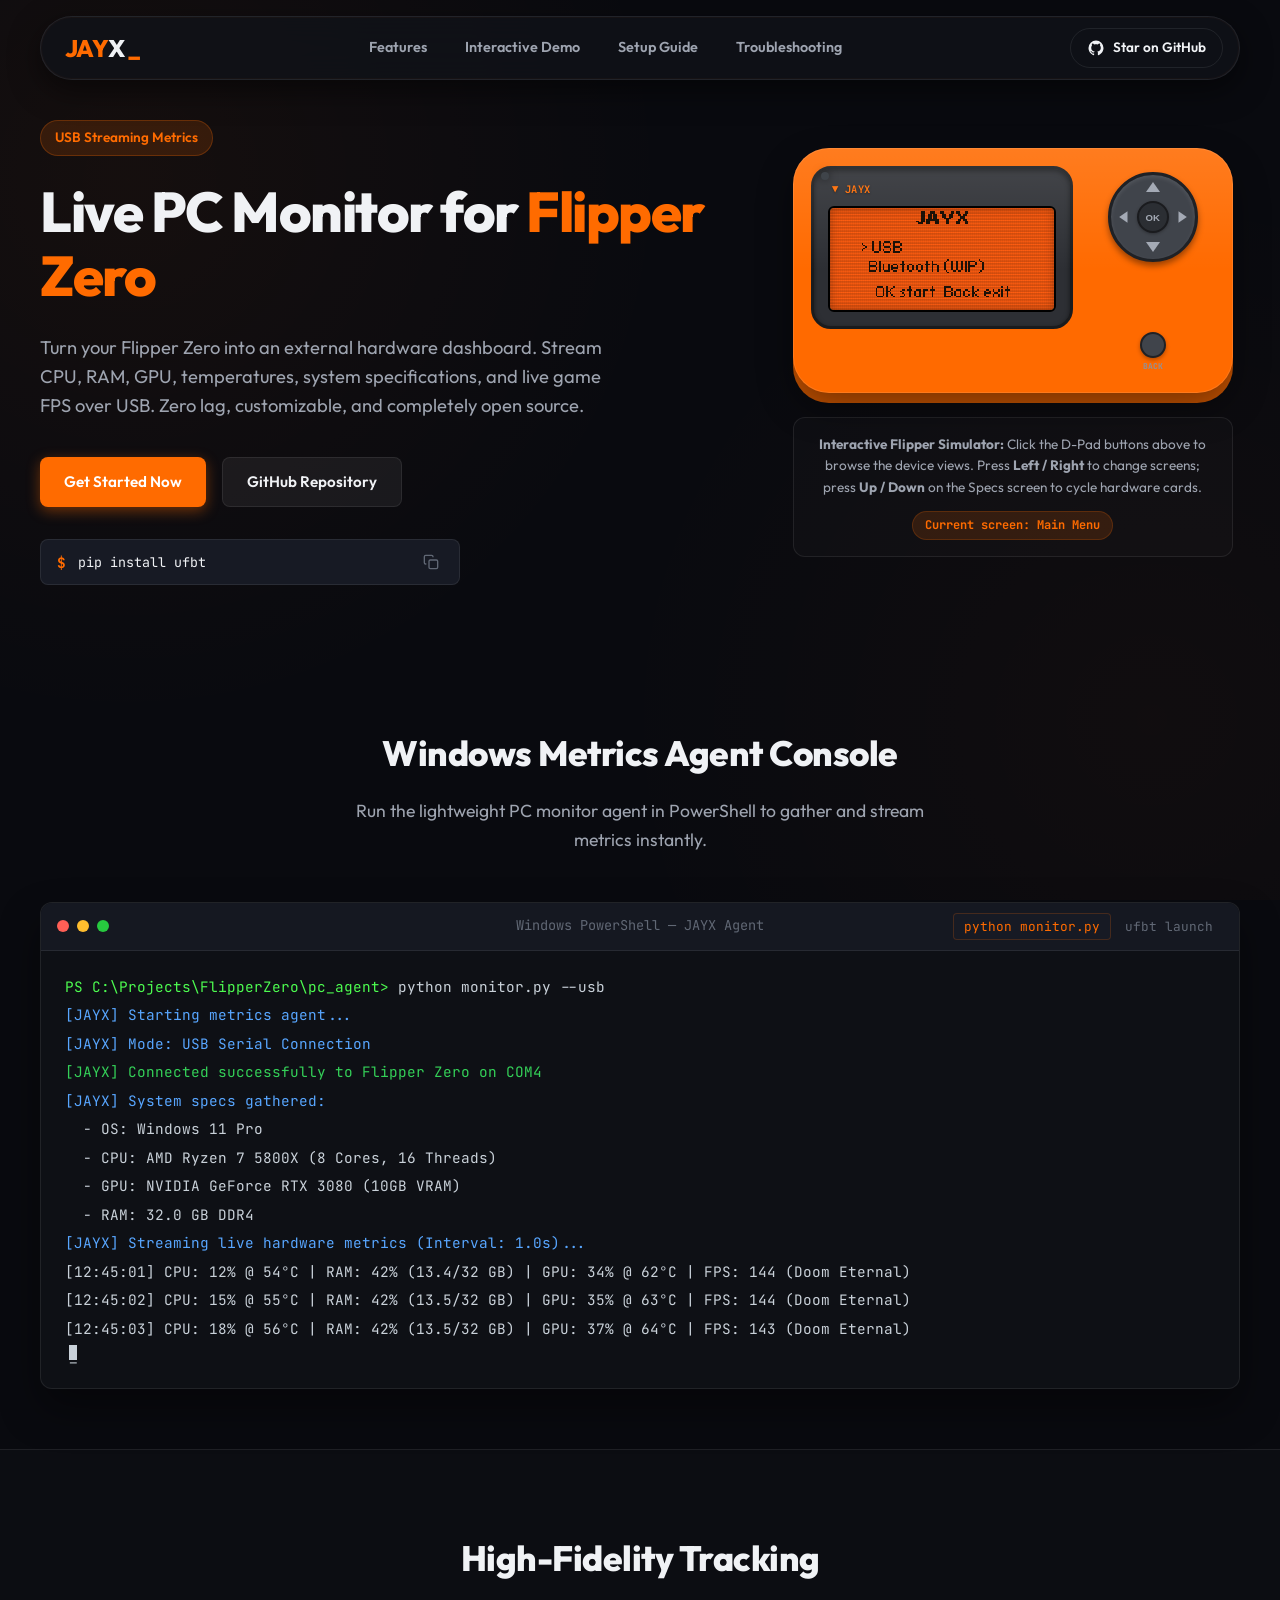
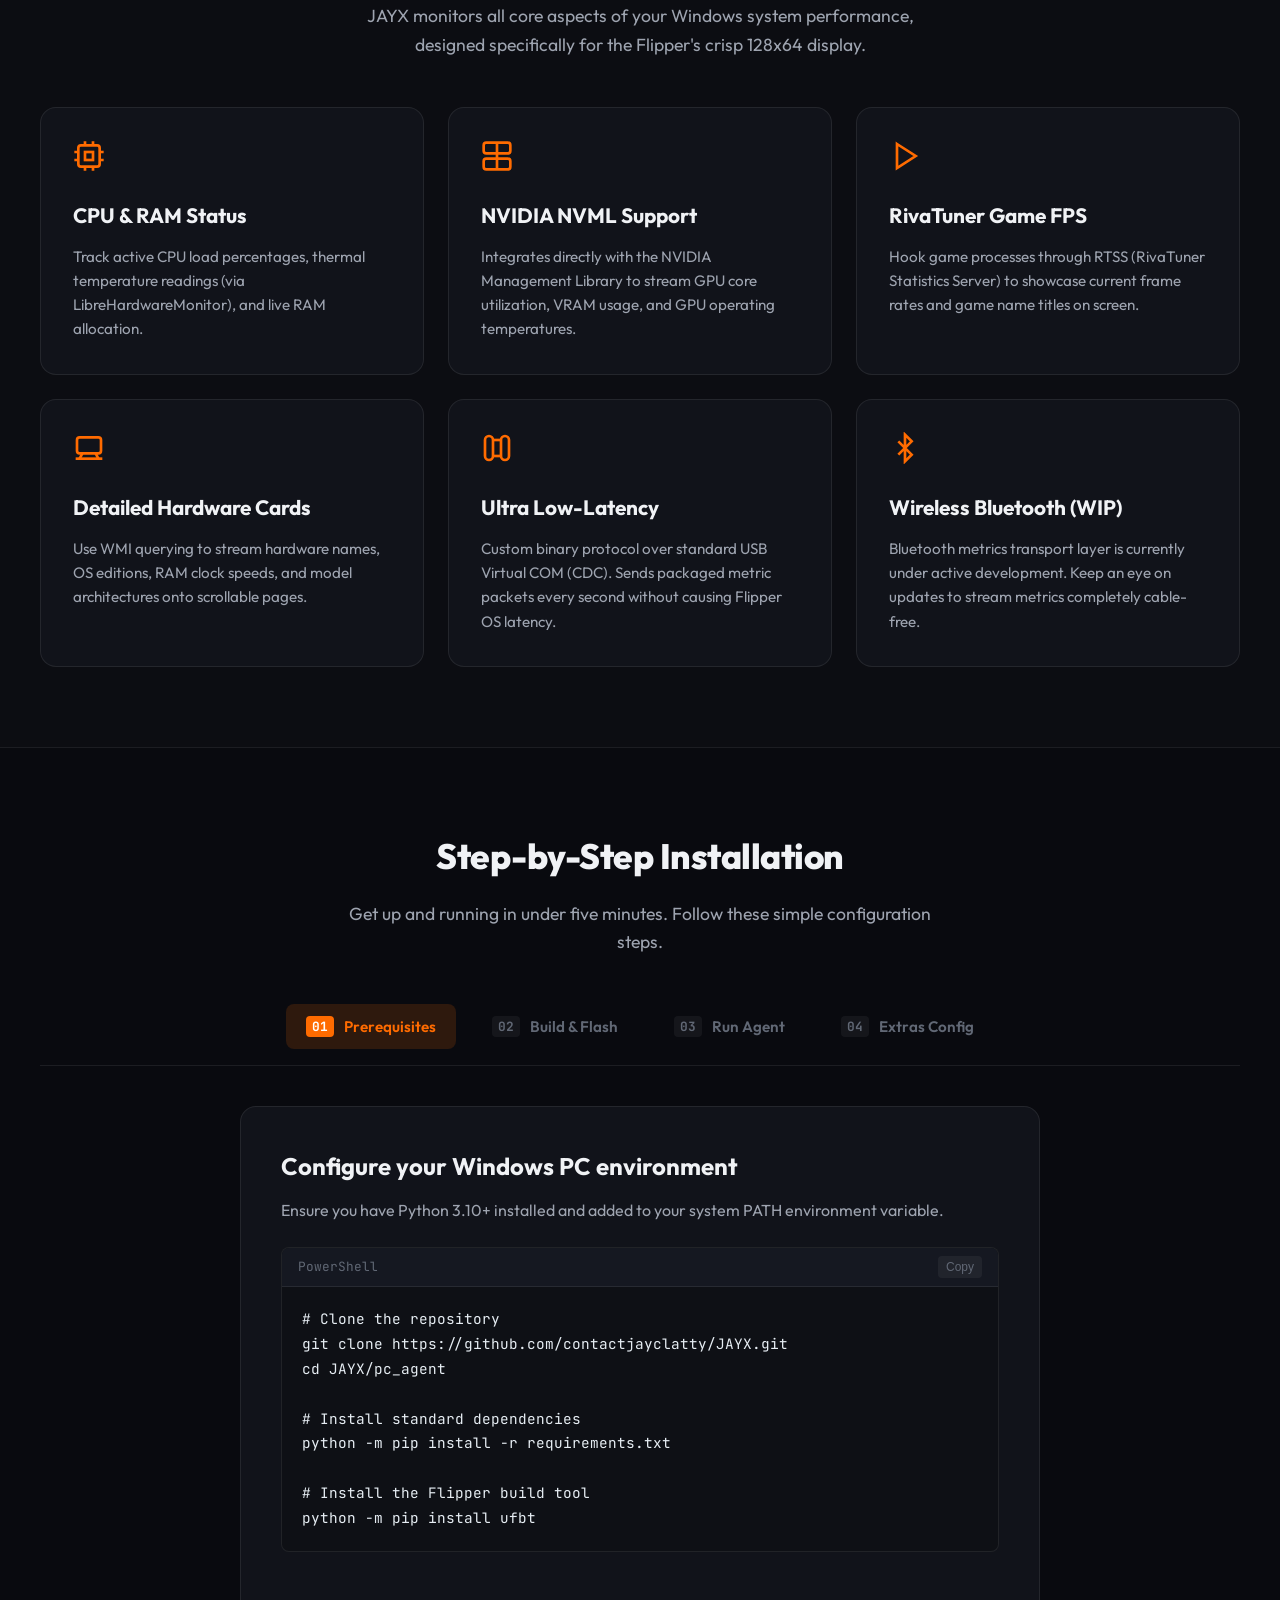
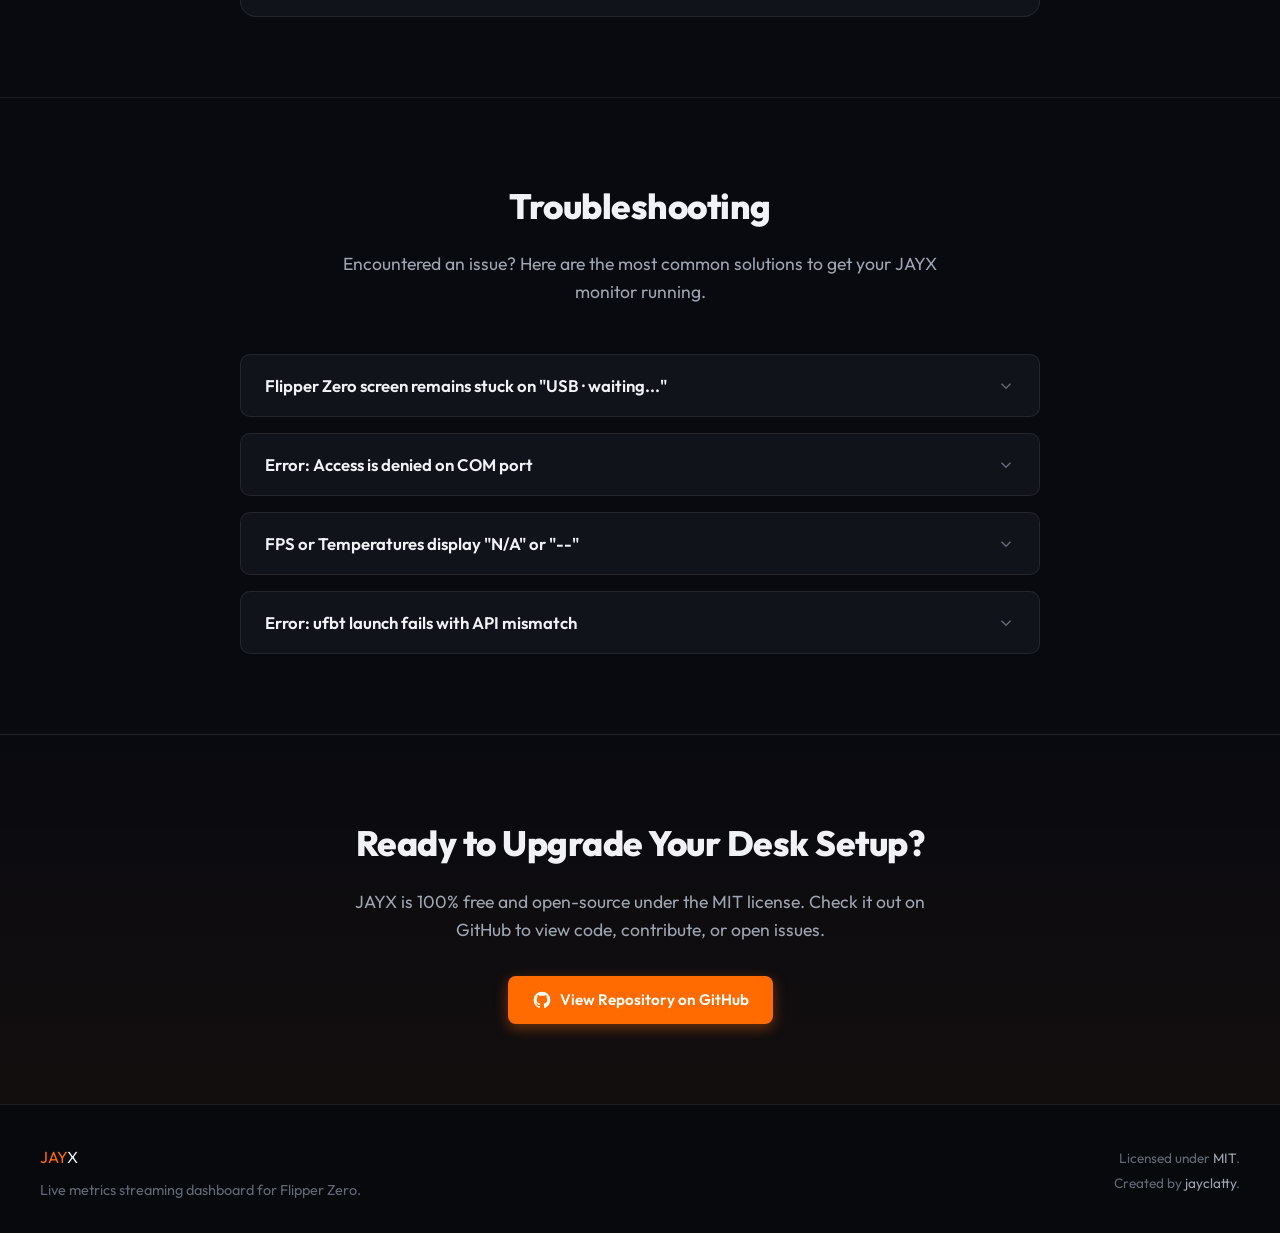
==== commit 7039f617: "Update navbar to cool themed floating glassmorphic container" ====
--- a/website/index.html
+++ b/website/index.html
@@ -17,7 +17,7 @@
     <header class="navbar">
         <div class="nav-container">
             <a href="#" class="nav-logo">
-                <span class="logo-accent">JAY</span><span class="logo-main">X</span>
+                <span class="logo-accent">JAY</span><span class="logo-main">X</span><span class="logo-cursor">_</span>
             </a>
             <nav class="nav-menu">
                 <a href="#features" class="nav-link">Features</a>
--- a/website/style.css
+++ b/website/style.css
@@ -108,31 +108,48 @@
 
 /* Header Navbar */
 .navbar {
-    position: sticky;
-    top: 0;
+    position: fixed;
+    top: 16px;
+    left: 50%;
+    transform: translateX(-50%);
+    width: calc(100% - 32px);
+    max-width: 1200px;
     z-index: 100;
-    background-color: rgba(9, 10, 15, 0.75);
-    backdrop-filter: blur(12px);
-    -webkit-backdrop-filter: blur(12px);
-    border-bottom: 1px solid var(--border-color);
-    height: 72px;
+    background-color: rgba(17, 19, 26, 0.75);
+    backdrop-filter: blur(16px);
+    -webkit-backdrop-filter: blur(16px);
+    border: 1px solid var(--border-color);
+    border-radius: 50px;
+    height: 64px;
+    box-shadow: 
+        0 10px 30px rgba(0, 0, 0, 0.5),
+        0 0 0 1px rgba(255, 107, 0, 0.03) inset;
+    transition: border-color var(--transition-normal), box-shadow var(--transition-normal);
+}
+
+.navbar:hover {
+    border-color: rgba(255, 107, 0, 0.25);
+    box-shadow: 
+        0 10px 30px rgba(0, 0, 0, 0.5),
+        0 0 15px rgba(255, 107, 0, 0.08);
 }
 
 .nav-container {
-    max-width: 1200px;
     height: 100%;
-    margin: 0 auto;
-    padding: 0 24px;
+    max-width: 100%;
+    padding: 0 16px 0 24px;
     display: flex;
     align-items: center;
     justify-content: space-between;
 }
 
 .nav-logo {
-    font-size: 1.8rem;
+    display: flex;
+    align-items: center;
+    font-size: 1.5rem;
     font-weight: 800;
     text-decoration: none;
-    letter-spacing: -1px;
+    letter-spacing: -0.5px;
 }
 
 .logo-accent {
@@ -143,26 +160,42 @@
     color: var(--text-primary);
 }
 
+.logo-cursor {
+    color: var(--orange-primary);
+    margin-left: 2px;
+    font-family: var(--font-mono);
+    animation: blink 1.2s step-end infinite;
+}
+
 .nav-menu {
     display: flex;
-    gap: 32px;
+    gap: 6px;
 }
 
 .nav-link {
     color: var(--text-secondary);
     text-decoration: none;
-    font-size: 0.95rem;
-    font-weight: 500;
-    transition: color var(--transition-fast);
+    font-size: 0.9rem;
+    font-weight: 600;
+    padding: 8px 16px;
+    border-radius: 20px;
+    transition: all var(--transition-fast);
 }
 
 .nav-link:hover {
     color: var(--orange-primary);
+    background-color: var(--orange-glow-light);
+}
+
+.nav-actions .btn {
+    padding: 8px 16px;
+    font-size: 0.85rem;
+    border-radius: 20px;
 }
 
 /* Hero Section */
 .hero {
-    padding: 80px 24px;
+    padding: 120px 24px 80px;
     position: relative;
 }
 
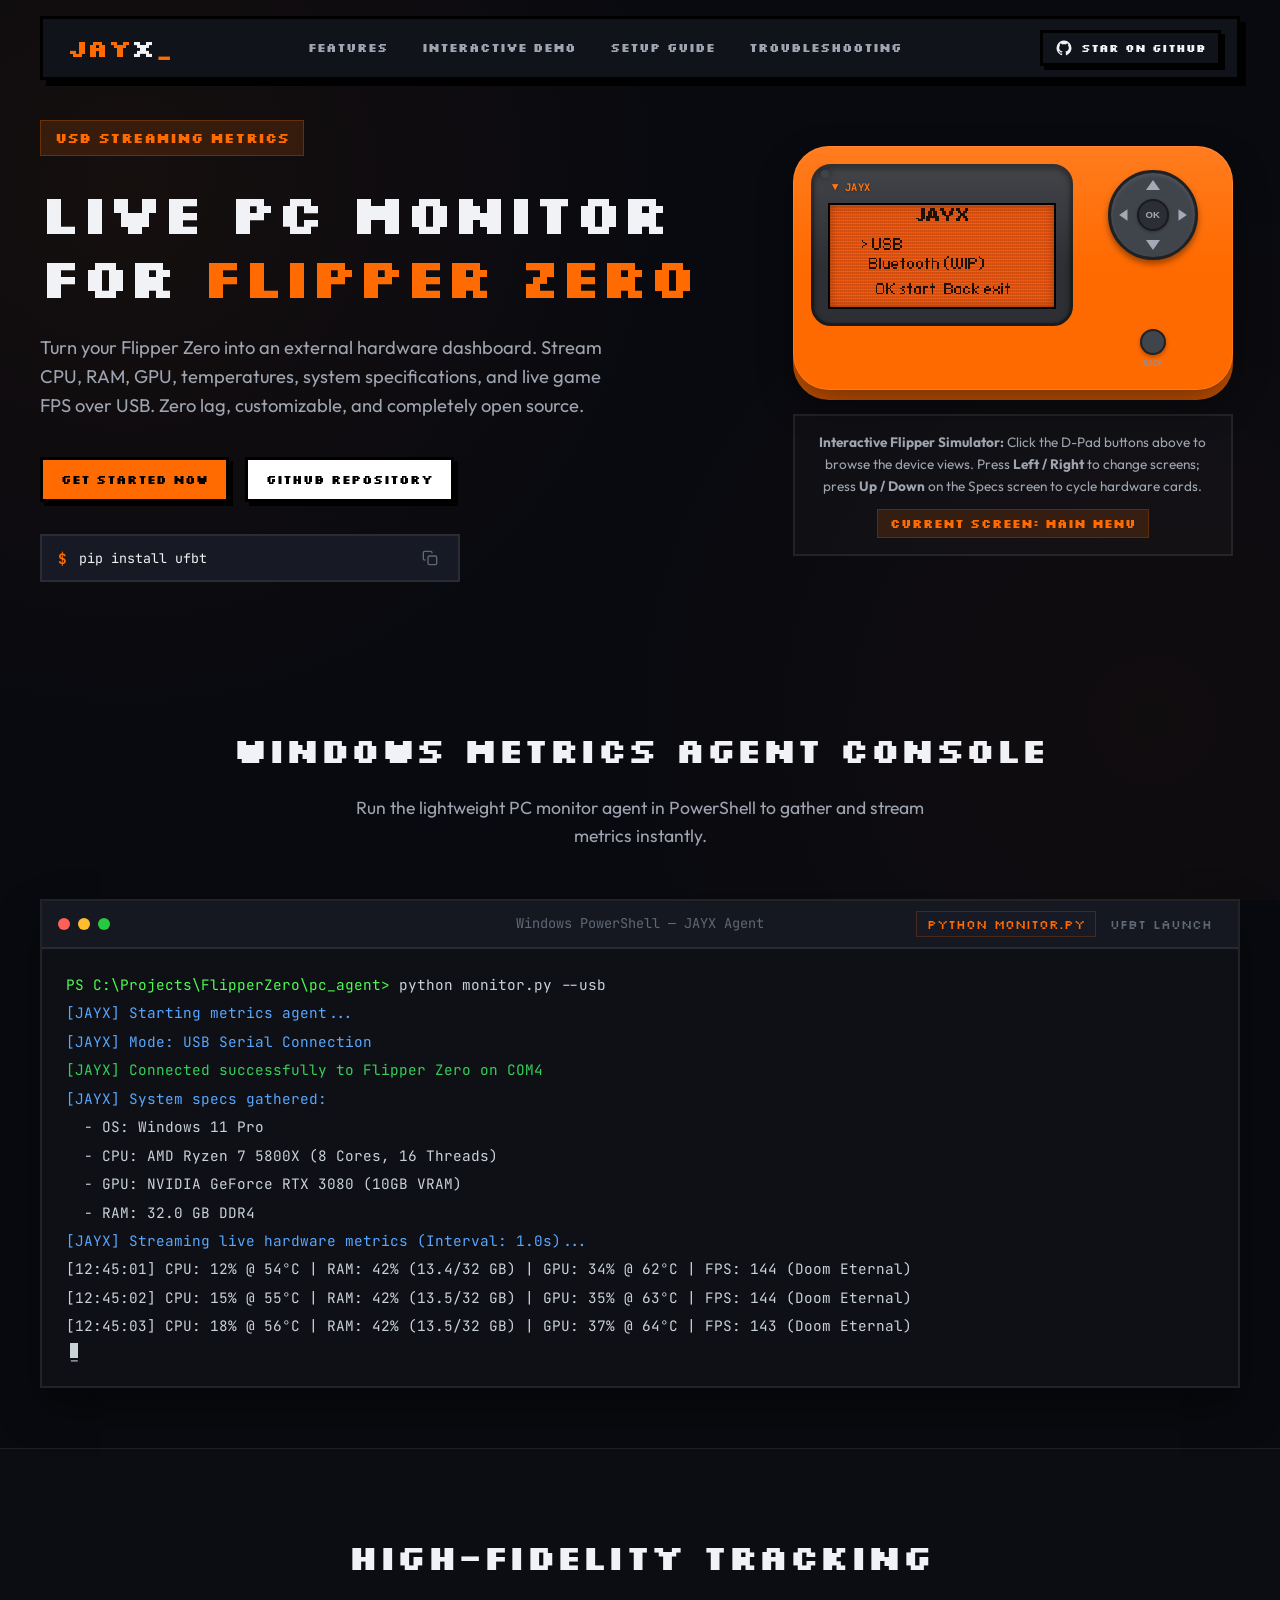
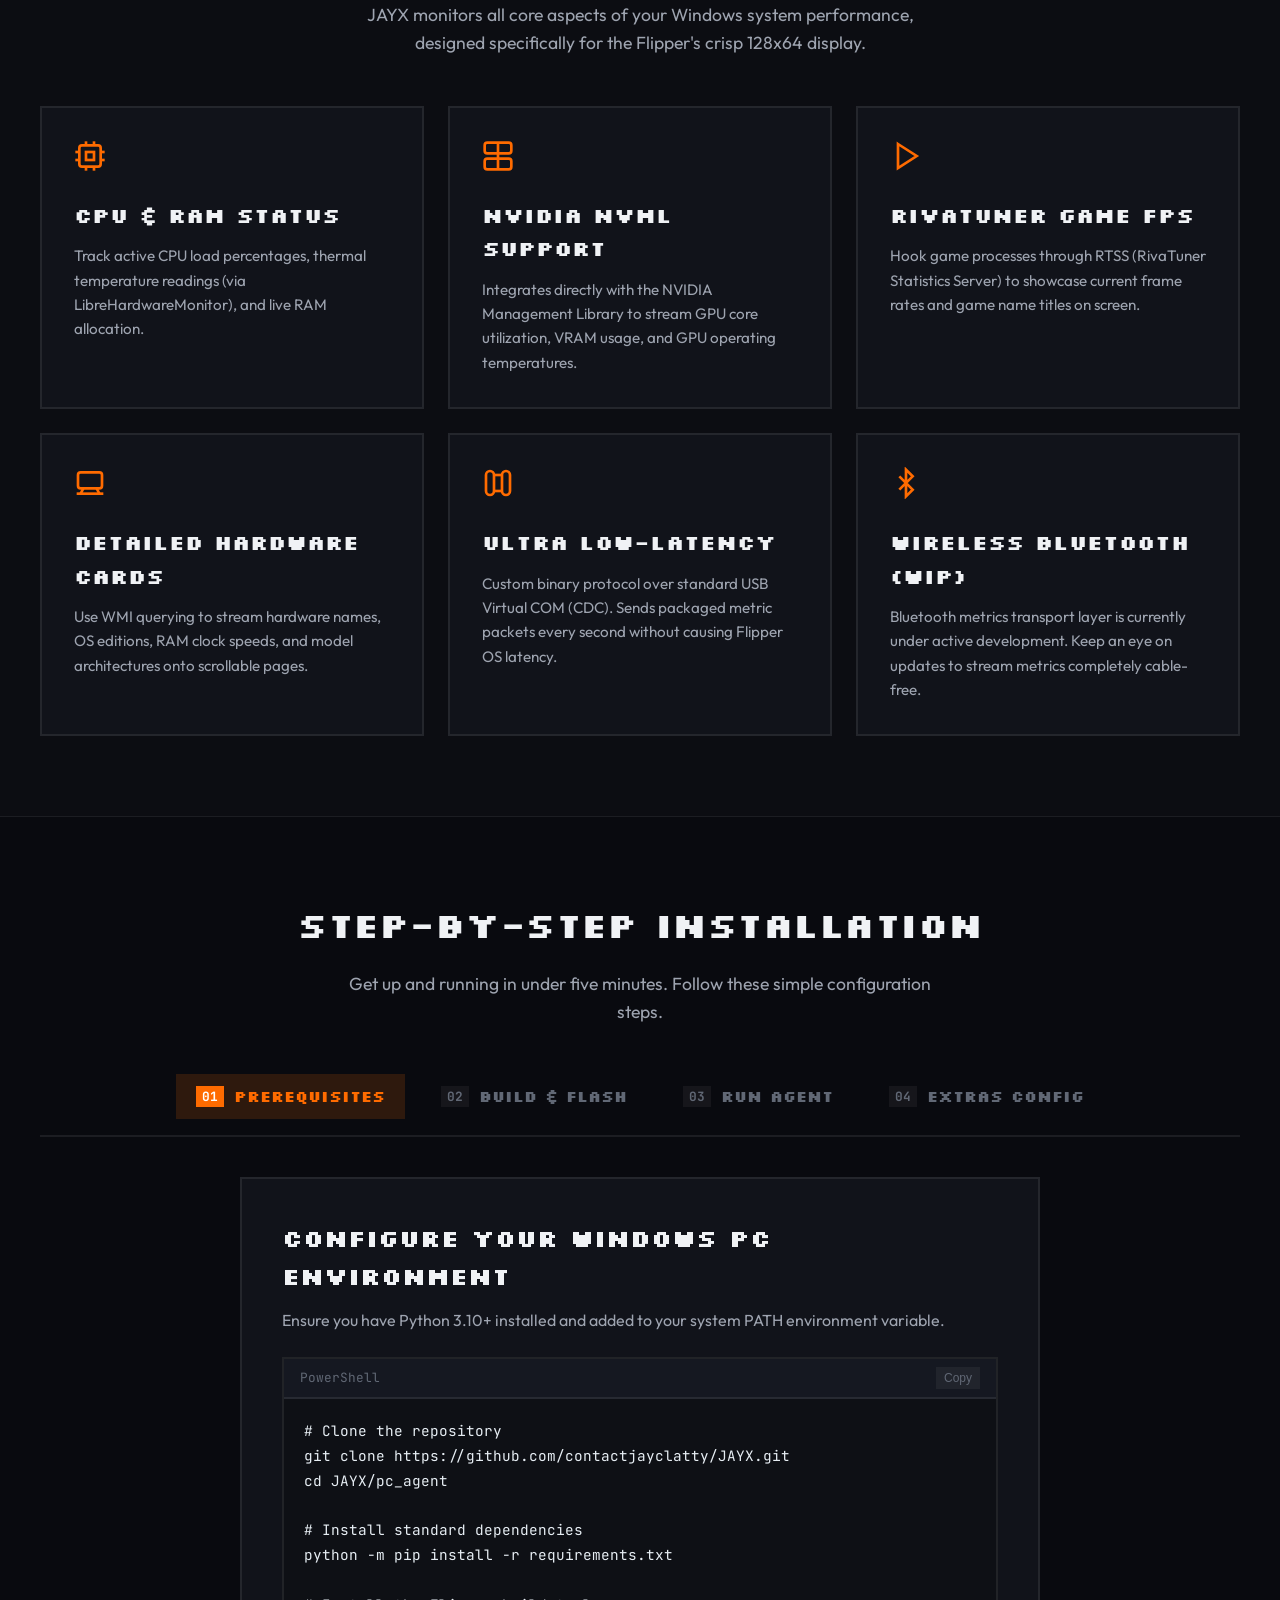
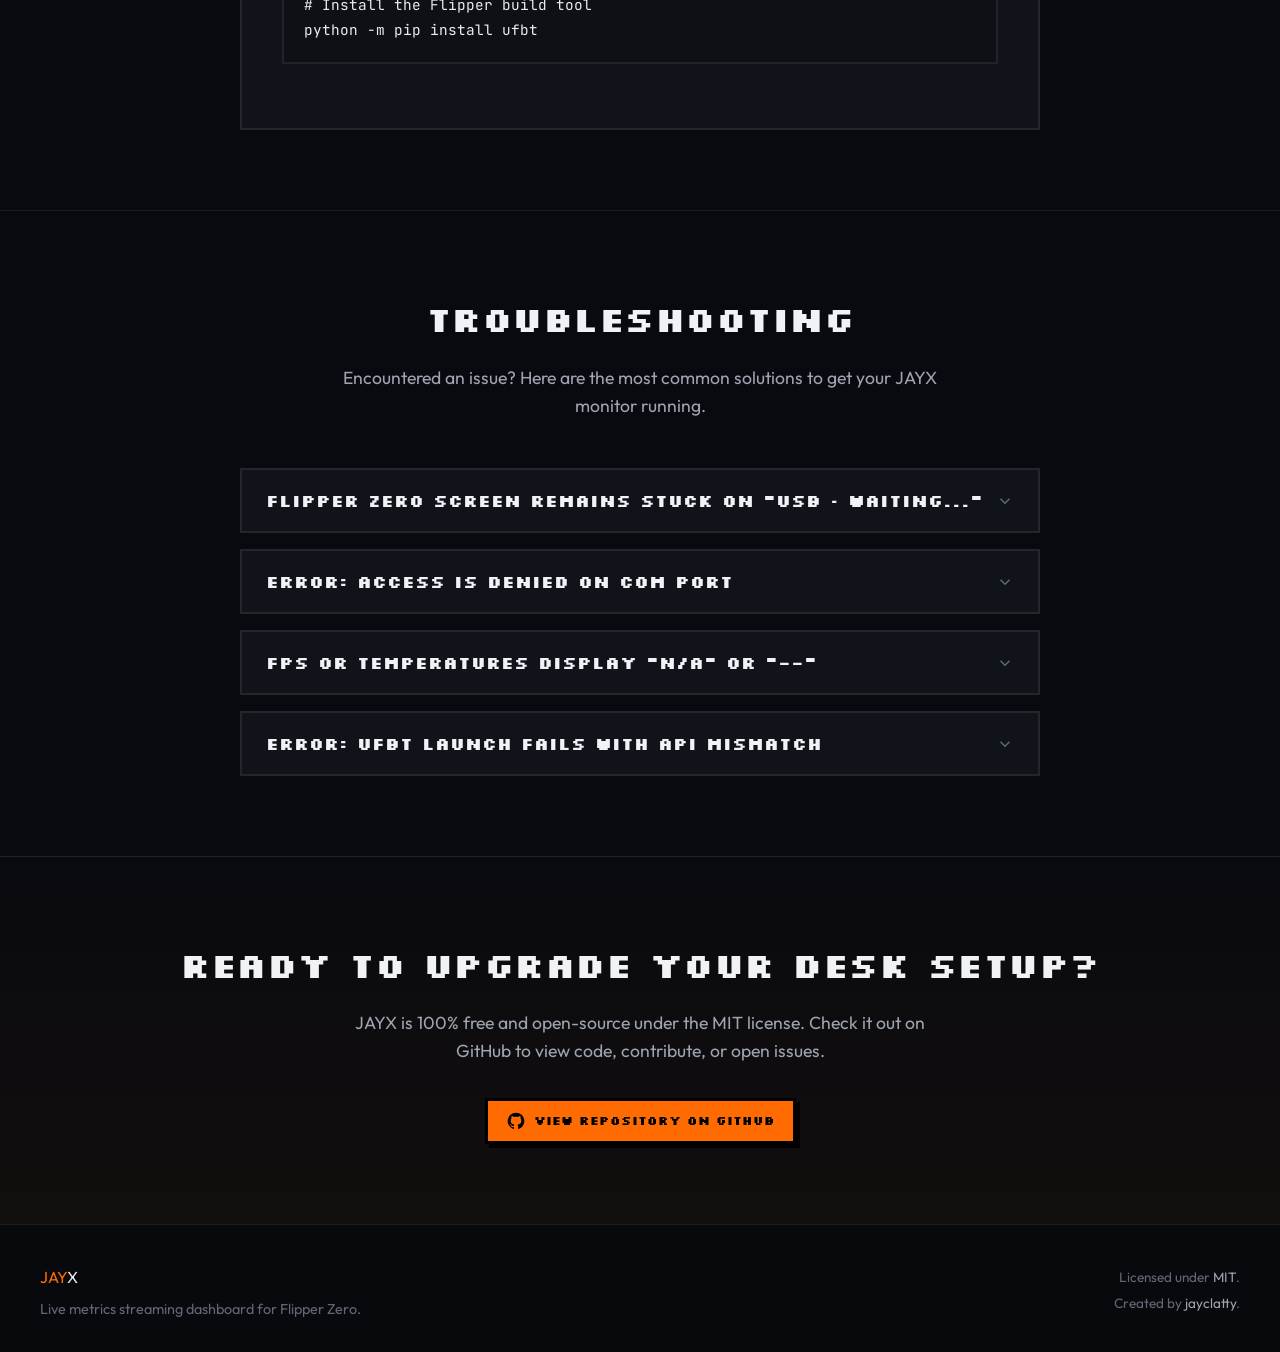
==== commit 7b999b61: "Configure authentic Flipper Zero pixel-perfect widgets, Silkscreen typography, and outlines" ====
--- a/website/index.html
+++ b/website/index.html
@@ -8,7 +8,7 @@
     <!-- Google Fonts -->
     <link rel="preconnect" href="https://fonts.googleapis.com">
     <link rel="preconnect" href="https://fonts.gstatic.com" crossorigin>
-    <link href="https://fonts.googleapis.com/css2?family=JetBrains+Mono:wght@400;500;700&family=Outfit:wght@300;400;500;600;700;800&family=Inter:wght@300;400;500;600;700&display=swap" rel="stylesheet">
+    <link href="https://fonts.googleapis.com/css2?family=JetBrains+Mono:wght@400;500;700&family=Outfit:wght@300;400;500;600;700;800&family=Inter:wght@300;400;500;600;700&family=Silkscreen:wght@400;700&display=swap" rel="stylesheet">
     <link rel="stylesheet" href="style.css">
 </head>
 <body>
--- a/website/style.css
+++ b/website/style.css
@@ -27,6 +27,7 @@
     
     --font-sans: 'Outfit', 'Inter', -apple-system, BlinkMacSystemFont, "Segoe UI", Roboto, sans-serif;
     --font-mono: 'JetBrains Mono', 'Fira Code', monospace;
+    --font-pixel: 'Silkscreen', 'JetBrains Mono', monospace;
     --transition-fast: 0.15s ease;
     --transition-normal: 0.3s cubic-bezier(0.4, 0, 0.2, 1);
 }
@@ -46,6 +47,10 @@
     line-height: 1.6;
 }
 
+h1, h2, h3, h4, h5, h6, .btn, .navbar, .badge, .terminal-tab, .setup-tab-btn, .accordion-header, .simulator-info-pill {
+    font-family: var(--font-pixel) !important;
+}
+
 body {
     overflow-x: hidden;
     background-image: 
@@ -54,59 +59,79 @@
     background-attachment: fixed;
 }
 
-/* Buttons */
+/* Buttons - Flipper UI Retro Pixel Style */
 .btn {
     display: inline-flex;
     align-items: center;
     justify-content: center;
     gap: 8px;
-    padding: 12px 24px;
-    border-radius: 8px;
-    font-weight: 600;
-    font-size: 0.95rem;
+    padding: 10px 18px;
+    border-radius: 0px;
+    font-weight: 700;
+    font-size: 0.75rem;
     cursor: pointer;
     text-decoration: none;
-    transition: all var(--transition-fast);
+    text-transform: uppercase;
+    transition: transform 0.05s ease, box-shadow 0.05s ease;
 }
 
 .btn-primary {
     background-color: var(--orange-primary);
-    color: #fff;
-    border: none;
-    box-shadow: 0 4px 14px var(--orange-glow);
+    color: #000;
+    border: 3px solid #000;
+    box-shadow: 4px 4px 0px #000;
 }
 
 .btn-primary:hover {
     background-color: var(--orange-hover);
-    transform: translateY(-2px);
-    box-shadow: 0 6px 20px var(--orange-glow);
+    transform: translate(-1px, -1px);
+    box-shadow: 5px 5px 0px #000;
+}
+
+.btn-primary:active {
+    transform: translate(3px, 3px);
+    box-shadow: 1px 1px 0px #000;
 }
 
 .btn-secondary {
-    background-color: rgba(255, 255, 255, 0.06);
-    color: var(--text-primary);
-    border: 1px solid var(--border-color);
+    background-color: #fff;
+    color: #000;
+    border: 3px solid #000;
+    box-shadow: 4px 4px 0px #000;
 }
 
 .btn-secondary:hover {
-    background-color: rgba(255, 255, 255, 0.1);
-    border-color: rgba(255, 255, 255, 0.2);
-    transform: translateY(-2px);
+    background-color: #e0e0e0;
+    transform: translate(-1px, -1px);
+    box-shadow: 5px 5px 0px #000;
+}
+
+.btn-secondary:active {
+    transform: translate(3px, 3px);
+    box-shadow: 1px 1px 0px #000;
 }
 
 .btn-outline {
     background: transparent;
-    border: 1px solid var(--border-color);
+    border: 3px solid #000;
     color: var(--text-primary);
+    box-shadow: 4px 4px 0px #000;
 }
 
 .btn-outline:hover {
     border-color: var(--orange-primary);
     color: var(--orange-primary);
     background-color: var(--orange-glow-light);
-}
-
-/* Header Navbar */
+    transform: translate(-1px, -1px);
+    box-shadow: 5px 5px 0px #000;
+}
+
+.btn-outline:active {
+    transform: translate(3px, 3px);
+    box-shadow: 1px 1px 0px #000;
+}
+
+/* Header Navbar - Flipper OS Pixel Style */
 .navbar {
     position: fixed;
     top: 16px;
@@ -115,23 +140,17 @@
     width: calc(100% - 32px);
     max-width: 1200px;
     z-index: 100;
-    background-color: rgba(17, 19, 26, 0.75);
-    backdrop-filter: blur(16px);
-    -webkit-backdrop-filter: blur(16px);
-    border: 1px solid var(--border-color);
-    border-radius: 50px;
+    background-color: #11131a; /* solid Flipper-dark grey */
+    border: 3px solid #000;
+    border-radius: 0px;
     height: 64px;
-    box-shadow: 
-        0 10px 30px rgba(0, 0, 0, 0.5),
-        0 0 0 1px rgba(255, 107, 0, 0.03) inset;
-    transition: border-color var(--transition-normal), box-shadow var(--transition-normal);
+    box-shadow: 6px 6px 0px #000;
+    transition: transform var(--transition-fast), box-shadow var(--transition-fast);
 }
 
 .navbar:hover {
-    border-color: rgba(255, 107, 0, 0.25);
-    box-shadow: 
-        0 10px 30px rgba(0, 0, 0, 0.5),
-        0 0 15px rgba(255, 107, 0, 0.08);
+    border-color: var(--orange-primary);
+    box-shadow: 6px 6px 0px var(--orange-primary);
 }
 
 .nav-container {
@@ -175,22 +194,24 @@
 .nav-link {
     color: var(--text-secondary);
     text-decoration: none;
-    font-size: 0.9rem;
-    font-weight: 600;
-    padding: 8px 16px;
-    border-radius: 20px;
+    font-size: 0.75rem;
+    font-weight: 700;
+    padding: 6px 12px;
+    border: 2px solid transparent;
+    border-radius: 0px;
     transition: all var(--transition-fast);
 }
 
 .nav-link:hover {
-    color: var(--orange-primary);
-    background-color: var(--orange-glow-light);
+    color: #000 !important;
+    background-color: var(--orange-primary);
+    border-color: #000;
 }
 
 .nav-actions .btn {
-    padding: 8px 16px;
-    font-size: 0.85rem;
-    border-radius: 20px;
+    padding: 6px 12px;
+    font-size: 0.7rem;
+    border-radius: 0px;
 }
 
 /* Hero Section */
@@ -218,7 +239,7 @@
     background-color: var(--orange-glow-light);
     color: var(--orange-primary);
     padding: 6px 14px;
-    border-radius: 20px;
+    border-radius: 0px;
     font-size: 0.85rem;
     font-weight: 600;
     border: 1px solid rgba(255, 107, 0, 0.25);
@@ -260,9 +281,9 @@
     display: flex;
     align-items: center;
     background-color: var(--bg-input);
-    border: 1px solid var(--border-color);
+    border: 2px solid var(--border-color);
     padding: 10px 16px;
-    border-radius: 8px;
+    border-radius: 0px;
     font-family: var(--font-mono);
     font-size: 0.9rem;
     width: 100%;
@@ -406,7 +427,7 @@
 .flipper-screen {
     flex: 1;
     background-color: var(--flipper-screen-bg);
-    border-radius: 6px;
+    border-radius: 0px;
     position: relative;
     overflow: hidden;
     border: 2px solid #000;
@@ -588,9 +609,9 @@
 .simulator-instructions {
     text-align: center;
     background-color: rgba(255,255,255,0.02);
-    border: 1px solid var(--border-color);
+    border: 2px solid var(--border-color);
     padding: 16px;
-    border-radius: 12px;
+    border-radius: 0px;
     font-size: 0.85rem;
     color: var(--text-secondary);
 }
@@ -604,7 +625,7 @@
     background-color: var(--orange-glow-light);
     color: var(--orange-primary);
     padding: 4px 12px;
-    border-radius: 30px;
+    border-radius: 0px;
     font-family: var(--font-mono);
     font-size: 0.75rem;
     font-weight: bold;
@@ -643,8 +664,8 @@
 /* Terminal Mockup */
 .terminal-container {
     background-color: #0e1015;
-    border: 1px solid var(--border-color);
-    border-radius: 12px;
+    border: 2px solid var(--border-color);
+    border-radius: 0px;
     overflow: hidden;
     box-shadow: 0 20px 40px rgba(0, 0, 0, 0.4);
 }
@@ -656,7 +677,7 @@
     align-items: center;
     padding: 0 16px;
     position: relative;
-    border-bottom: 1px solid var(--border-color);
+    border-bottom: 2px solid var(--border-color);
 }
 
 .terminal-dots {
@@ -697,7 +718,7 @@
     font-family: var(--font-mono);
     font-size: 0.8rem;
     padding: 4px 10px;
-    border-radius: 4px;
+    border-radius: 0px;
     cursor: pointer;
     transition: all var(--transition-fast);
 }
@@ -769,8 +790,8 @@
 
 .feature-card {
     background-color: var(--bg-card);
-    border: 1px solid var(--border-color);
-    border-radius: 16px;
+    border: 2px solid var(--border-color);
+    border-radius: 0px;
     padding: 32px;
     transition: all var(--transition-normal);
     position: relative;
@@ -797,8 +818,8 @@
 
 .feature-card:hover {
     transform: translateY(-4px);
-    border-color: var(--border-hover);
-    box-shadow: 0 10px 30px rgba(0, 0, 0, 0.2);
+    border-color: var(--orange-primary);
+    box-shadow: 6px 6px 0px #000;
 }
 
 .feature-icon {
@@ -835,7 +856,7 @@
     justify-content: center;
     gap: 16px;
     margin-bottom: 40px;
-    border-bottom: 1px solid var(--border-color);
+    border-bottom: 2px solid var(--border-color);
     padding-bottom: 16px;
     flex-wrap: wrap;
 }
@@ -849,7 +870,7 @@
     align-items: center;
     gap: 10px;
     padding: 12px 20px;
-    border-radius: 8px;
+    border-radius: 0px;
     font-family: var(--font-sans);
     transition: all var(--transition-fast);
 }
@@ -870,7 +891,7 @@
     font-weight: bold;
     padding: 2px 6px;
     background-color: rgba(255, 255, 255, 0.05);
-    border-radius: 4px;
+    border-radius: 0px;
 }
 
 .setup-tab-btn.active .step-num {
@@ -887,8 +908,8 @@
     max-width: 800px;
     margin: 0 auto;
     background-color: var(--bg-card);
-    border: 1px solid var(--border-color);
-    border-radius: 16px;
+    border: 2px solid var(--border-color);
+    border-radius: 0px;
     padding: 40px;
     min-height: 320px;
 }
@@ -915,8 +936,8 @@
 
 .setup-code-block {
     background-color: #0e1015;
-    border: 1px solid var(--border-color);
-    border-radius: 8px;
+    border: 2px solid var(--border-color);
+    border-radius: 0px;
     overflow: hidden;
     margin-bottom: 24px;
 }
@@ -927,7 +948,7 @@
     display: flex;
     justify-content: space-between;
     align-items: center;
-    border-bottom: 1px solid var(--border-color);
+    border-bottom: 2px solid var(--border-color);
     font-family: var(--font-mono);
     font-size: 0.8rem;
     color: var(--text-muted);
@@ -937,7 +958,7 @@
     font-size: 0.75rem;
     background-color: rgba(255,255,255,0.05);
     padding: 4px 8px;
-    border-radius: 4px;
+    border-radius: 0px;
 }
 
 .setup-code-block pre {
@@ -957,7 +978,7 @@
     background-color: rgba(255, 107, 0, 0.05);
     border-left: 4px solid var(--orange-primary);
     padding: 16px 20px;
-    border-radius: 0 8px 8px 0;
+    border-radius: 0px;
     font-size: 0.9rem;
     color: var(--text-secondary);
 }
@@ -981,9 +1002,9 @@
 
 .extra-item {
     background-color: rgba(255,255,255,0.02);
-    border: 1px solid var(--border-color);
+    border: 2px solid var(--border-color);
     padding: 20px;
-    border-radius: 10px;
+    border-radius: 0px;
 }
 
 .extra-item h4 {
@@ -1022,8 +1043,8 @@
 
 .accordion-item {
     background-color: var(--bg-card);
-    border: 1px solid var(--border-color);
-    border-radius: 10px;
+    border: 2px solid var(--border-color);
+    border-radius: 0px;
     overflow: hidden;
     transition: border-color var(--transition-fast);
 }
@@ -1092,7 +1113,7 @@
 .accordion-content pre {
     background-color: #0e1015;
     padding: 12px 16px;
-    border-radius: 6px;
+    border-radius: 0px;
     font-family: var(--font-mono);
     font-size: 0.85rem;
     color: #e6edf3;
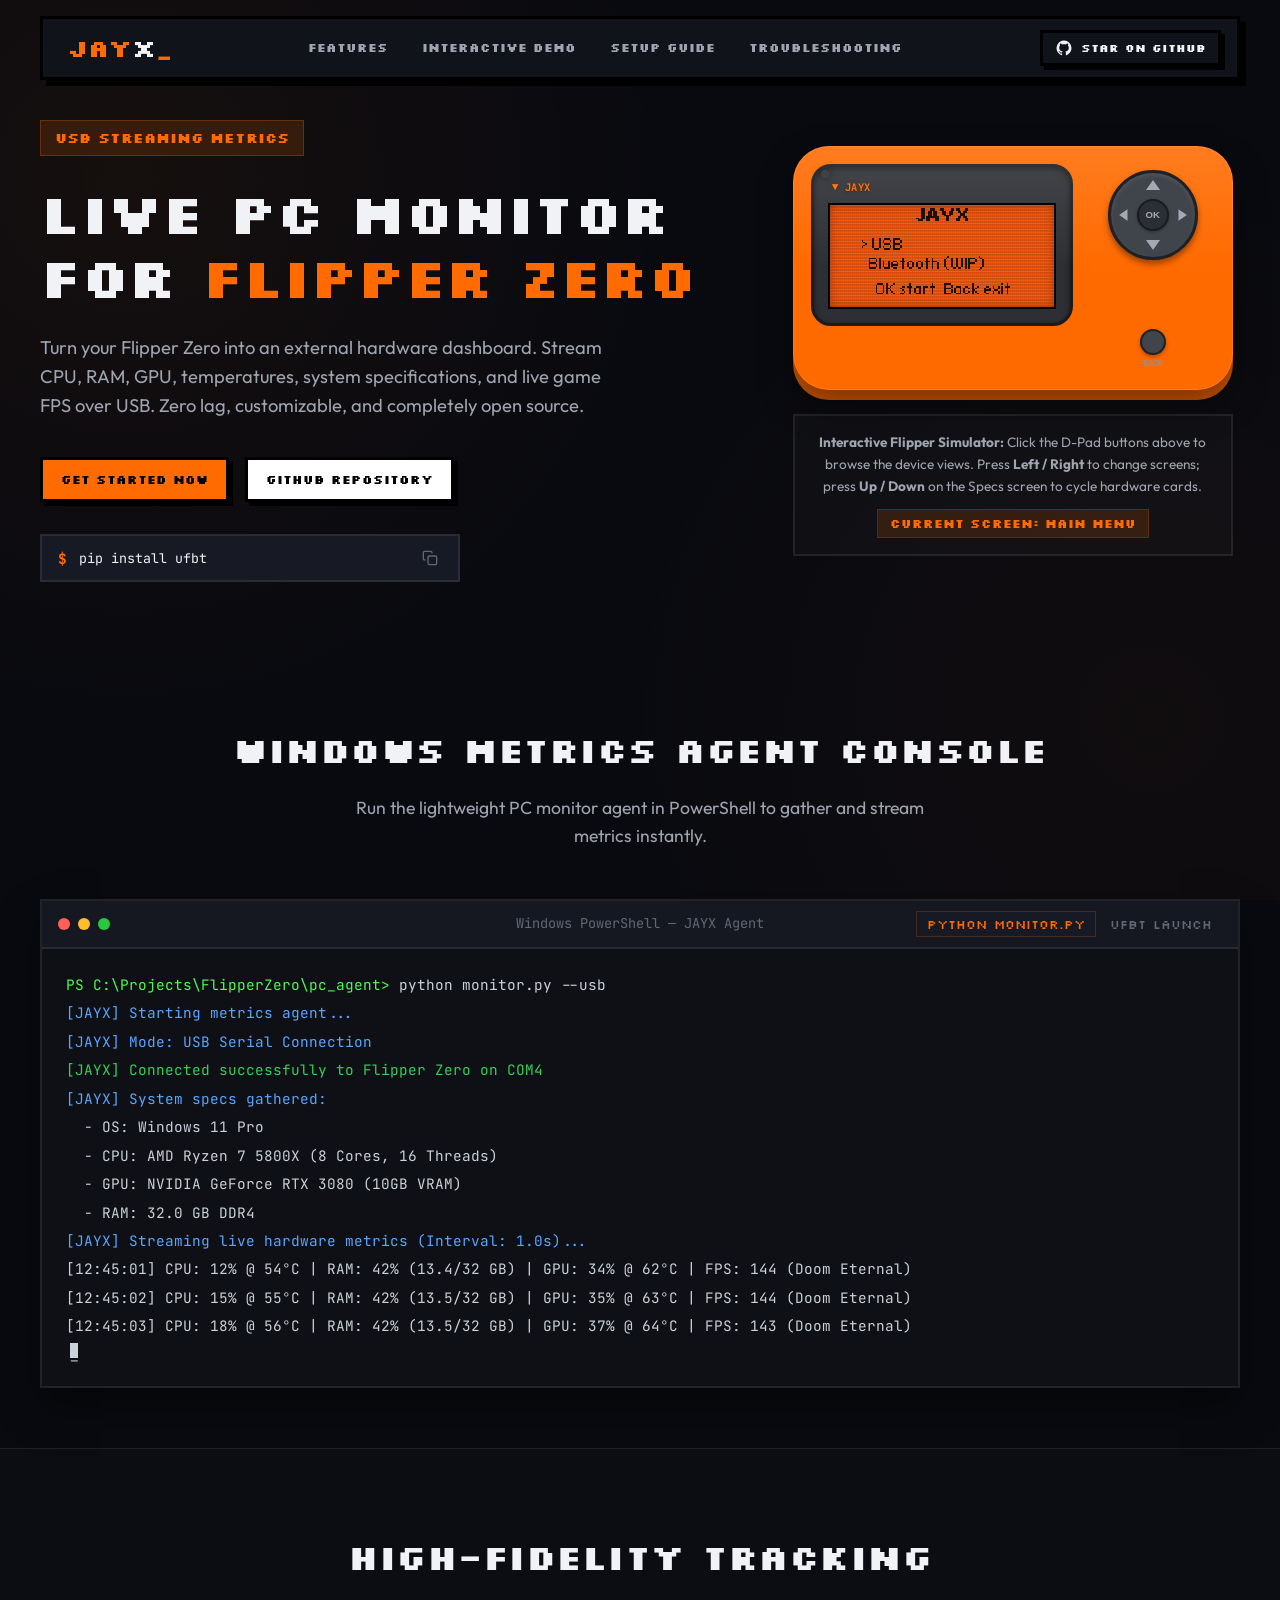
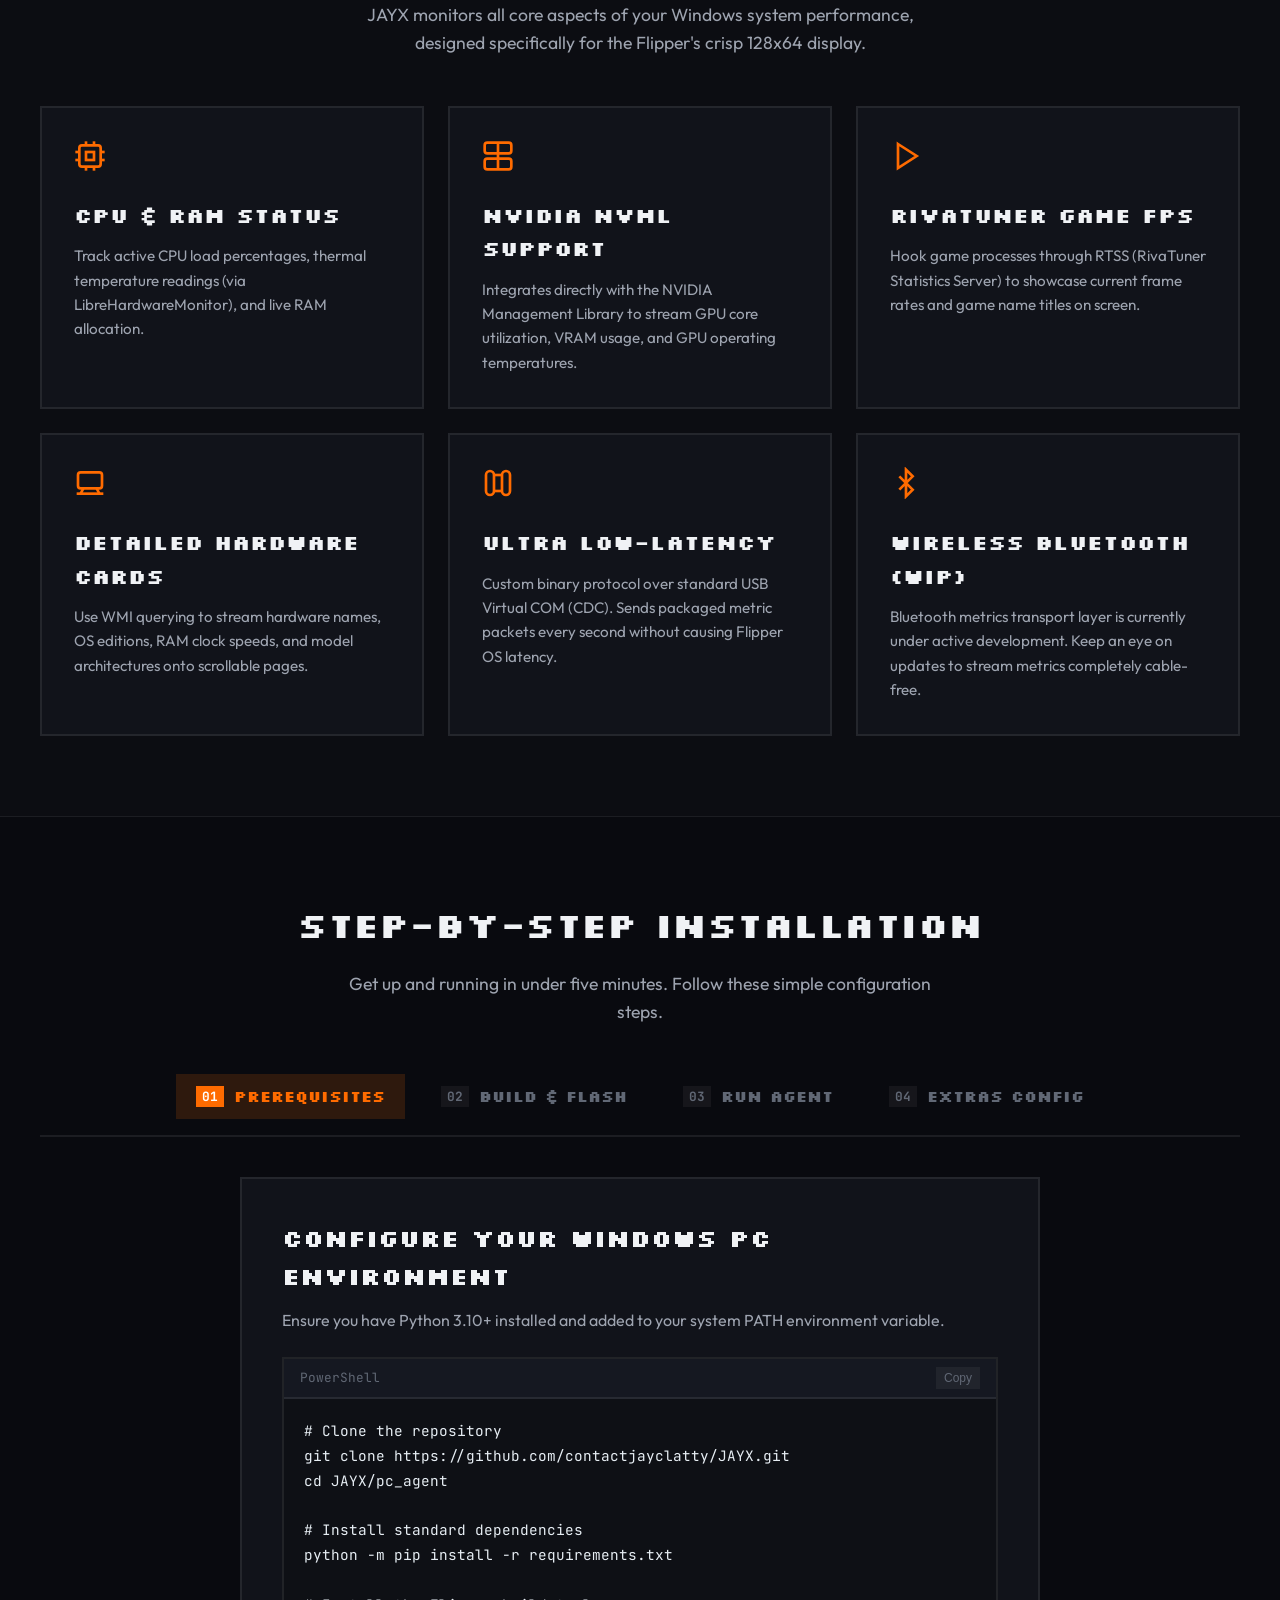
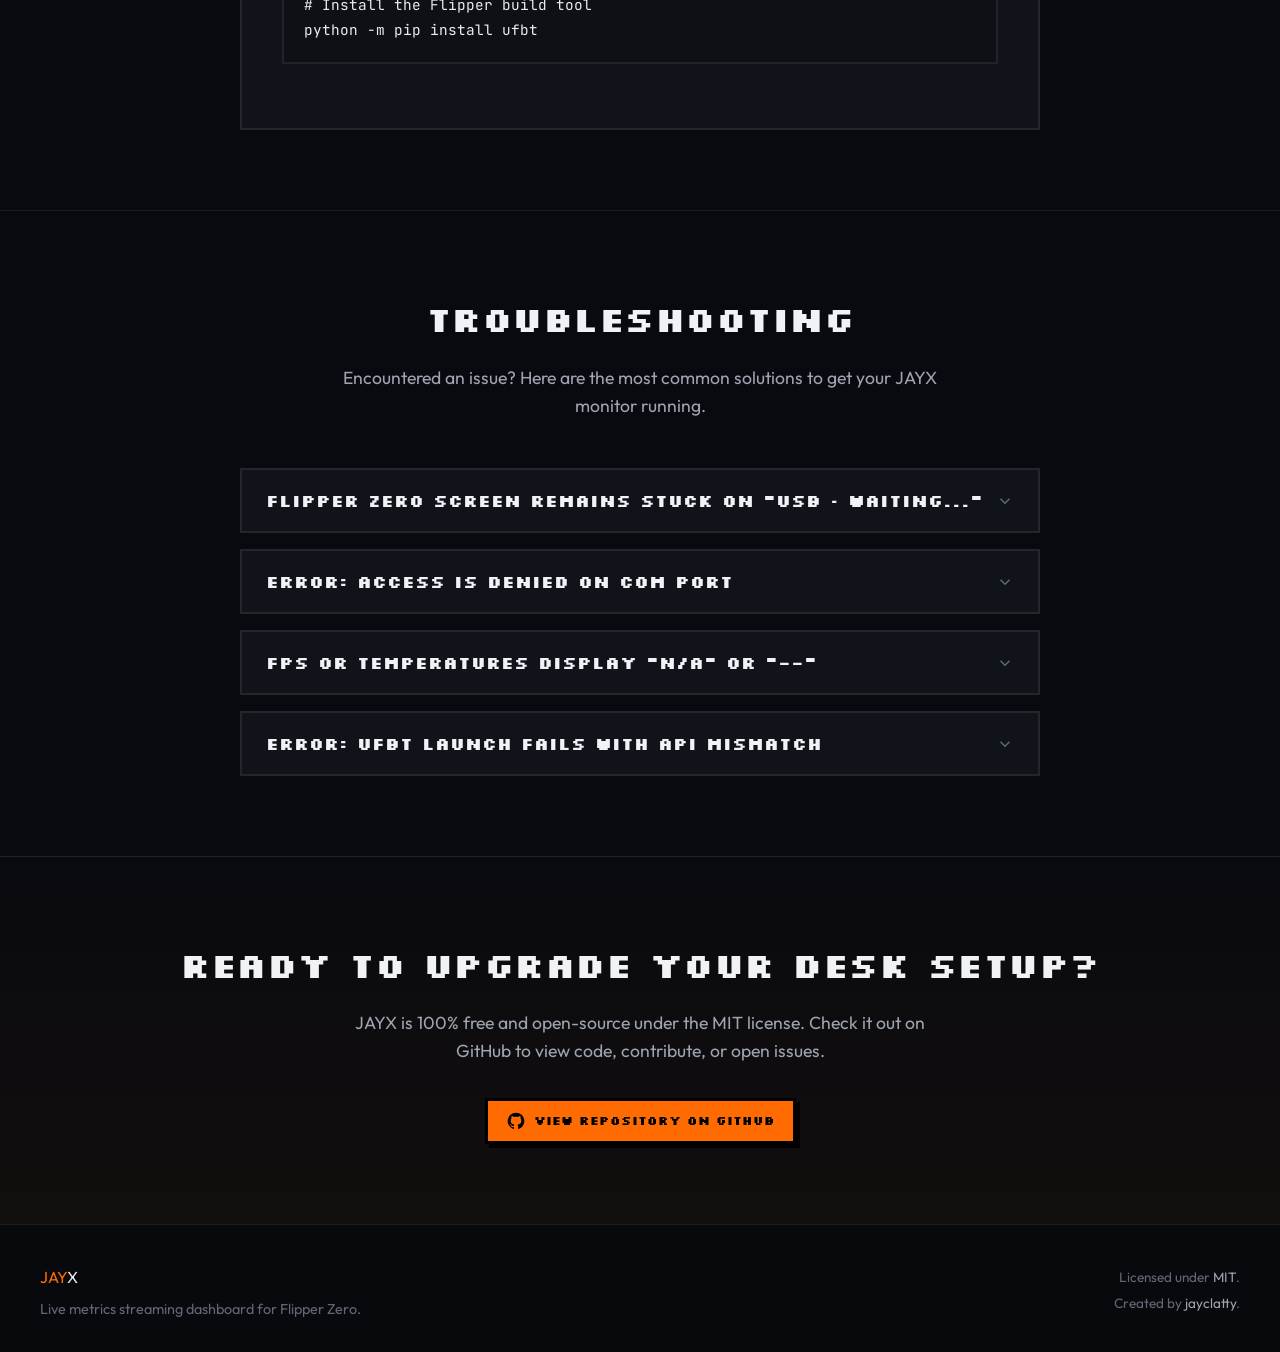
==== commit e3581375: "Add favicon and Open Graph/Twitter meta tags to website Also removes a stray duplicate stylesheet (s" ====
--- a/website/index.html
+++ b/website/index.html
@@ -5,6 +5,18 @@
     <meta name="viewport" content="width=device-width, initial-scale=1.0">
     <title>JAYX — Live PC Monitor for Flipper Zero</title>
     <meta name="description" content="Monitor CPU, RAM, GPU, temperatures, system specs, and game FPS live on your Flipper Zero over USB.">
+    <link rel="icon" type="image/svg+xml" href="favicon.svg">
+
+    <!-- Open Graph / Twitter -->
+    <meta property="og:type" content="website">
+    <meta property="og:title" content="JAYX — Live PC Monitor for Flipper Zero">
+    <meta property="og:description" content="Monitor CPU, RAM, GPU, temperatures, system specs, and game FPS live on your Flipper Zero over USB.">
+    <meta property="og:image" content="screenshots/livestats.png">
+    <meta name="twitter:card" content="summary_large_image">
+    <meta name="twitter:title" content="JAYX — Live PC Monitor for Flipper Zero">
+    <meta name="twitter:description" content="Monitor CPU, RAM, GPU, temperatures, system specs, and game FPS live on your Flipper Zero over USB.">
+    <meta name="twitter:image" content="screenshots/livestats.png">
+
     <!-- Google Fonts -->
     <link rel="preconnect" href="https://fonts.googleapis.com">
     <link rel="preconnect" href="https://fonts.gstatic.com" crossorigin>
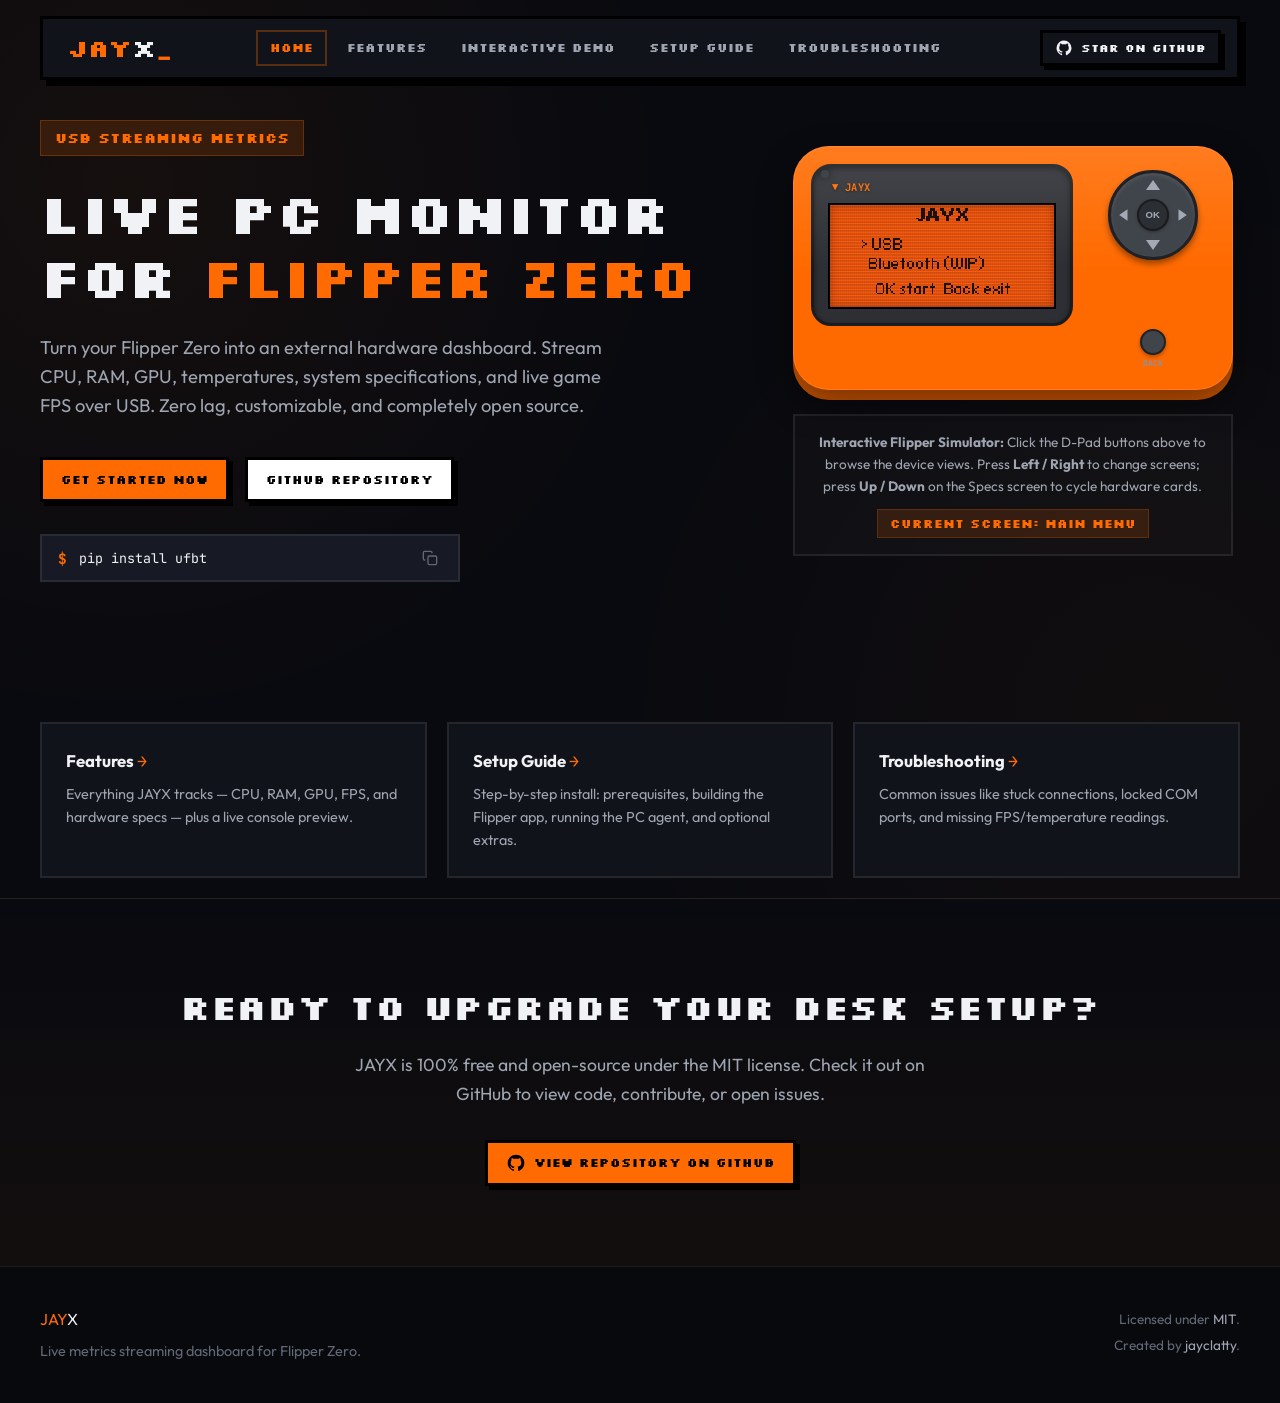
==== commit 42aabbf2: "Split website into multi-page site (Home, Features, Setup, Troubleshooting) Replaces the single long" ====
--- a/website/index.html
+++ b/website/index.html
@@ -28,14 +28,15 @@
     <!-- Header Navigation -->
     <header class="navbar">
         <div class="nav-container">
-            <a href="#" class="nav-logo">
+            <a href="index.html" class="nav-logo">
                 <span class="logo-accent">JAY</span><span class="logo-main">X</span><span class="logo-cursor">_</span>
             </a>
             <nav class="nav-menu">
-                <a href="#features" class="nav-link">Features</a>
+                <a href="index.html" class="nav-link active">Home</a>
+                <a href="features.html" class="nav-link">Features</a>
                 <a href="#simulator" class="nav-link">Interactive Demo</a>
-                <a href="#setup" class="nav-link">Setup Guide</a>
-                <a href="#troubleshooting" class="nav-link">Troubleshooting</a>
+                <a href="setup.html" class="nav-link">Setup Guide</a>
+                <a href="troubleshooting.html" class="nav-link">Troubleshooting</a>
             </nav>
             <div class="nav-actions">
                 <a href="https://github.com/contactjayclatty/JAYX" target="_blank" rel="noopener noreferrer" class="btn btn-outline btn-github" id="btn-github-nav">
@@ -58,12 +59,12 @@
                     Turn your Flipper Zero into an external hardware dashboard. Stream CPU, RAM, GPU, temperatures, system specifications, and live game FPS over USB. Zero lag, customizable, and completely open source.
                 </p>
                 <div class="hero-buttons">
-                    <a href="#setup" class="btn btn-primary">Get Started Now</a>
+                    <a href="setup.html" class="btn btn-primary">Get Started Now</a>
                     <a href="https://github.com/contactjayclatty/JAYX" target="_blank" rel="noopener noreferrer" class="btn btn-secondary">
                         GitHub Repository
                     </a>
                 </div>
-                
+
                 <div class="quick-command-wrapper">
                     <div class="command-box">
                         <span class="prompt">$</span>
@@ -87,14 +88,14 @@
                     <div class="flipper-body">
                         <!-- LED Indicator -->
                         <div class="flipper-led" id="flipper-led"></div>
-                        
+
                         <!-- Screen Bezel -->
                         <div class="flipper-bezel">
                             <!-- Flipper Logo -->
                             <div class="bezel-header">
                                 <span class="flipper-brand">▼ JAYX</span>
                             </div>
-                            
+
                             <!-- LCD Display Screen -->
                             <div class="flipper-screen">
                                 <div class="lcd-scanline"></div>
@@ -133,7 +134,7 @@
                             </button>
                         </div>
                     </div>
-                    
+
                     <!-- Simulator Instructions -->
                     <div class="simulator-instructions">
                         <p><strong>Interactive Flipper Simulator:</strong> Click the D-Pad buttons above to browse the device views. Press <strong>Left / Right</strong> to change screens; press <strong>Up / Down</strong> on the Specs screen to cycle hardware cards.</p>
@@ -144,368 +145,22 @@
         </div>
     </section>
 
-    <!-- Console Log Mockup Section -->
-    <section class="console-section">
+    <!-- Explore Other Pages -->
+    <section class="explore-section">
         <div class="section-container">
-            <div class="section-header">
-                <h2>Windows Metrics Agent Console</h2>
-                <p>Run the lightweight PC monitor agent in PowerShell to gather and stream metrics instantly.</p>
-            </div>
-            
-            <div class="terminal-container">
-                <div class="terminal-header">
-                    <div class="terminal-dots">
-                        <span class="dot red"></span>
-                        <span class="dot yellow"></span>
-                        <span class="dot green"></span>
-                    </div>
-                    <div class="terminal-title">Windows PowerShell — JAYX Agent</div>
-                    <div class="terminal-actions">
-                        <button class="terminal-tab active" data-terminal-tab="agent">python monitor.py</button>
-                        <button class="terminal-tab" data-terminal-tab="build">ufbt launch</button>
-                    </div>
-                </div>
-                <div class="terminal-body">
-                    <!-- Agent Tab -->
-                    <div class="terminal-content" id="terminal-content-agent">
-                        <div class="terminal-line"><span class="t-path">PS C:\Projects\FlipperZero\pc_agent></span> python monitor.py --usb</div>
-                        <div class="terminal-line t-info">[JAYX] Starting metrics agent...</div>
-                        <div class="terminal-line t-info">[JAYX] Mode: USB Serial Connection</div>
-                        <div class="terminal-line t-success">[JAYX] Connected successfully to Flipper Zero on COM4</div>
-                        <div class="terminal-line t-info">[JAYX] System specs gathered:</div>
-                        <div class="terminal-line">&nbsp;&nbsp;- OS: Windows 11 Pro</div>
-                        <div class="terminal-line">&nbsp;&nbsp;- CPU: AMD Ryzen 7 5800X (8 Cores, 16 Threads)</div>
-                        <div class="terminal-line">&nbsp;&nbsp;- GPU: NVIDIA GeForce RTX 3080 (10GB VRAM)</div>
-                        <div class="terminal-line">&nbsp;&nbsp;- RAM: 32.0 GB DDR4</div>
-                        <div class="terminal-line t-info">[JAYX] Streaming live hardware metrics (Interval: 1.0s)...</div>
-                        <div class="terminal-line">[12:45:01] CPU: 12% @ 54°C | RAM: 42% (13.4/32 GB) | GPU: 34% @ 62°C | FPS: 144 (Doom Eternal)</div>
-                        <div class="terminal-line">[12:45:02] CPU: 15% @ 55°C | RAM: 42% (13.5/32 GB) | GPU: 35% @ 63°C | FPS: 144 (Doom Eternal)</div>
-                        <div class="terminal-line">[12:45:03] CPU: 18% @ 56°C | RAM: 42% (13.5/32 GB) | GPU: 37% @ 64°C | FPS: 143 (Doom Eternal)</div>
-                        <div class="terminal-line cursor-line"><span class="cursor">_</span></div>
-                    </div>
-                    
-                    <!-- Build Tab -->
-                    <div class="terminal-content hidden" id="terminal-content-build">
-                        <div class="terminal-line"><span class="t-path">PS C:\Projects\FlipperZero\apps\jayx></span> ufbt launch</div>
-                        <div class="terminal-line t-info">[ufbt] Downloading toolchain... (cached)</div>
-                        <div class="terminal-line t-info">[ufbt] Compiling source files:</div>
-                        <div class="terminal-line">&nbsp;&nbsp;[CC] jayx.c</div>
-                        <div class="terminal-line">&nbsp;&nbsp;[CC] transport/transport.c</div>
-                        <div class="terminal-line">&nbsp;&nbsp;[CC] views/view_stats.c</div>
-                        <div class="terminal-line">&nbsp;&nbsp;[CC] views/view_specs.c</div>
-                        <div class="terminal-line t-info">[ufbt] Linking binary: dist/jayx.fap</div>
-                        <div class="terminal-line t-success">[ufbt] Build finished successfully!</div>
-                        <div class="terminal-line t-info">[ufbt] Deploying to Flipper Zero via USB COM4...</div>
-                        <div class="terminal-line t-info">[ufbt] Writing /ext/apps/USB/jayx.fap ... done.</div>
-                        <div class="terminal-line t-success">[ufbt] Application launched on target device!</div>
-                        <div class="terminal-line cursor-line"><span class="cursor">_</span></div>
-                    </div>
-                </div>
-            </div>
-        </div>
-    </section>
-
-    <!-- Features Grid -->
-    <section class="features-section" id="features">
-        <div class="section-container">
-            <div class="section-header">
-                <h2>High-Fidelity Tracking</h2>
-                <p>JAYX monitors all core aspects of your Windows system performance, designed specifically for the Flipper's crisp 128x64 display.</p>
-            </div>
-            
-            <div class="features-grid">
-                <!-- CPU & RAM -->
-                <div class="feature-card">
-                    <div class="feature-icon">
-                        <svg viewBox="0 0 24 24" width="32" height="32" fill="none" stroke="currentColor" stroke-width="2">
-                            <rect x="4" y="4" width="16" height="16" rx="2" ry="2"></rect>
-                            <rect x="9" y="9" width="6" height="6"></rect>
-                            <line x1="9" y1="1" x2="9" y2="4"></line>
-                            <line x1="15" y1="1" x2="15" y2="4"></line>
-                            <line x1="9" y1="20" x2="9" y2="23"></line>
-                            <line x1="15" y1="20" x2="15" y2="23"></line>
-                            <line x1="20" y1="9" x2="23" y2="9"></line>
-                            <line x1="20" y1="15" x2="23" y2="15"></line>
-                            <line x1="1" y1="9" x2="4" y2="9"></line>
-                            <line x1="1" y1="15" x2="4" y2="15"></line>
-                        </svg>
-                    </div>
-                    <h3>CPU & RAM Status</h3>
-                    <p>Track active CPU load percentages, thermal temperature readings (via LibreHardwareMonitor), and live RAM allocation.</p>
-                </div>
-
-                <!-- NVIDIA GPU -->
-                <div class="feature-card">
-                    <div class="feature-icon">
-                        <svg viewBox="0 0 24 24" width="32" height="32" fill="none" stroke="currentColor" stroke-width="2">
-                            <rect x="2" y="2" width="20" height="8" rx="2" ry="2"></rect>
-                            <rect x="2" y="14" width="20" height="8" rx="2" ry="2"></rect>
-                            <line x1="6" y1="6" x2="6" y2="6.01"></line>
-                            <line x1="6" y1="18" x2="6" y2="18.01"></line>
-                            <path d="M12 2v20"></path>
-                        </svg>
-                    </div>
-                    <h3>NVIDIA NVML Support</h3>
-                    <p>Integrates directly with the NVIDIA Management Library to stream GPU core utilization, VRAM usage, and GPU operating temperatures.</p>
-                </div>
-
-                <!-- Game FPS -->
-                <div class="feature-card">
-                    <div class="feature-icon">
-                        <svg viewBox="0 0 24 24" width="32" height="32" fill="none" stroke="currentColor" stroke-width="2">
-                            <polygon points="6 3 20 12 6 21 6 3"></polygon>
-                        </svg>
-                    </div>
-                    <h3>RivaTuner Game FPS</h3>
-                    <p>Hook game processes through RTSS (RivaTuner Statistics Server) to showcase current frame rates and game name titles on screen.</p>
-                </div>
-
-                <!-- WMI Hardware Specs -->
-                <div class="feature-card">
-                    <div class="feature-icon">
-                        <svg viewBox="0 0 24 24" width="32" height="32" fill="none" stroke="currentColor" stroke-width="2">
-                            <rect x="3" y="4" width="18" height="12" rx="2" ry="2"></rect>
-                            <line x1="2" y1="20" x2="22" y2="20"></line>
-                            <line x1="5" y1="20" x2="7" y2="16"></line>
-                            <line x1="19" y1="20" x2="17" y2="16"></line>
-                        </svg>
-                    </div>
-                    <h3>Detailed Hardware Cards</h3>
-                    <p>Use WMI querying to stream hardware names, OS editions, RAM clock speeds, and model architectures onto scrollable pages.</p>
-                </div>
-
-                <!-- USB Serial Protocol -->
-                <div class="feature-card">
-                    <div class="feature-icon">
-                        <svg viewBox="0 0 24 24" width="32" height="32" fill="none" stroke="currentColor" stroke-width="2">
-                            <path d="M18 3a3 3 0 0 0-3 3v12a3 3 0 0 0 3 3 3 3 0 0 0 3-3V6a3 3 0 0 0-3-3z"></path>
-                            <path d="M6 21a3 3 0 0 0 3-3V6a3 3 0 0 0-3-3 3 3 0 0 0-3 3v12a3 3 0 0 0 3 3z"></path>
-                            <path d="M15 6h-6"></path>
-                            <path d="M15 18h-6"></path>
-                        </svg>
-                    </div>
-                    <h3>Ultra Low-Latency</h3>
-                    <p>Custom binary protocol over standard USB Virtual COM (CDC). Sends packaged metric packets every second without causing Flipper OS latency.</p>
-                </div>
-
-                <!-- Bluetooth (WIP) -->
-                <div class="feature-card">
-                    <div class="feature-icon">
-                        <svg viewBox="0 0 24 24" width="32" height="32" fill="none" stroke="currentColor" stroke-width="2">
-                            <path d="m7 7 10 10-5 5V2l5 5L7 17"></path>
-                        </svg>
-                    </div>
-                    <h3>Wireless Bluetooth (WIP)</h3>
-                    <p>Bluetooth metrics transport layer is currently under active development. Keep an eye on updates to stream metrics completely cable-free.</p>
-                </div>
-            </div>
-        </div>
-    </section>
-
-    <!-- Guided Setup -->
-    <section class="setup-section" id="setup">
-        <div class="section-container">
-            <div class="section-header">
-                <h2>Step-by-Step Installation</h2>
-                <p>Get up and running in under five minutes. Follow these simple configuration steps.</p>
-            </div>
-
-            <!-- Setup Tabs -->
-            <div class="setup-tabs-nav">
-                <button class="setup-tab-btn active" data-setup-tab="step1">
-                    <span class="step-num">01</span>
-                    <span class="step-title">Prerequisites</span>
-                </button>
-                <button class="setup-tab-btn" data-setup-tab="step2">
-                    <span class="step-num">02</span>
-                    <span class="step-title">Build & Flash</span>
-                </button>
-                <button class="setup-tab-btn" data-setup-tab="step3">
-                    <span class="step-num">03</span>
-                    <span class="step-title">Run Agent</span>
-                </button>
-                <button class="setup-tab-btn" data-setup-tab="step4">
-                    <span class="step-num">04</span>
-                    <span class="step-title">Extras Config</span>
-                </button>
-            </div>
-
-            <!-- Setup Tab Contents -->
-            <div class="setup-tabs-content">
-                <!-- Step 1 -->
-                <div class="setup-tab-pane active" id="setup-pane-step1">
-                    <h3>Configure your Windows PC environment</h3>
-                    <p>Ensure you have Python 3.10+ installed and added to your system PATH environment variable.</p>
-                    
-                    <div class="setup-code-block">
-                        <div class="code-header">
-                            <span>PowerShell</span>
-                            <button class="btn-copy" data-target="code-setup1">Copy</button>
-                        </div>
-                        <pre><code id="code-setup1"># Clone the repository
-git clone https://github.com/contactjayclatty/JAYX.git
-cd JAYX/pc_agent
-
-# Install standard dependencies
-python -m pip install -r requirements.txt
-
-# Install the Flipper build tool
-python -m pip install ufbt</code></pre>
-                    </div>
-                </div>
-
-                <!-- Step 2 -->
-                <div class="setup-tab-pane" id="setup-pane-step2">
-                    <h3>Compile and Launch on Flipper Zero</h3>
-                    <p>Connect your Flipper Zero via USB. Ensure any terminal console tools, serial monitors, or **qFlipper** are fully closed before continuing, to avoid port locks.</p>
-                    
-                    <div class="setup-code-block">
-                        <div class="code-header">
-                            <span>PowerShell</span>
-                            <button class="btn-copy" data-target="code-setup2">Copy</button>
-                        </div>
-                        <pre><code id="code-setup2"># Move to the app directory
-cd ../apps/jayx
-
-# Compile and launch the app automatically
-ufbt launch</code></pre>
-                    </div>
-                    <div class="setup-tip">
-                        <strong>Pro Tip:</strong> First-time builds may take a minute while `ufbt` downloads the Flipper SDK for your device firmware.
-                    </div>
-                </div>
-
-                <!-- Step 3 -->
-                <div class="setup-tab-pane" id="setup-pane-step3">
-                    <h3>Open Connection & Stream</h3>
-                    <p>Start JAYX on your device and launch the local python agent process on your PC.</p>
-                    
-                    <ol class="setup-list">
-                        <li>On the Flipper: Open **Apps** → **USB** → **JAYX**.</li>
-                        <li>Highlight **USB** and press the **OK** button. The screen will say <code>USB · waiting...</code></li>
-                        <li>On your Windows PC, open PowerShell and run the agent:</li>
-                    </ol>
-
-                    <div class="setup-code-block">
-                        <div class="code-header">
-                            <span>PowerShell</span>
-                            <button class="btn-copy" data-target="code-setup3">Copy</button>
-                        </div>
-                        <pre><code id="code-setup3">cd ../../pc_agent
-python monitor.py --usb</code></pre>
-                    </div>
-                    <p>Within seconds, JAYX will establish the link and stream live stats!</p>
-                </div>
-
-                <!-- Step 4 -->
-                <div class="setup-tab-pane" id="setup-pane-step4">
-                    <h3>Enable FPS and Temperature stats</h3>
-                    <p>Out of the box, JAYX streams system specs, CPU load, and RAM usage. Use these third-party utilities to unlock the complete suite of hardware readings:</p>
-                    
-                    <div class="extras-grid">
-                        <div class="extra-item">
-                            <h4>🎮 Frame Rate Tracking (FPS)</h4>
-                            <p>Download and start <a href="https://www.guru3d.com/files-details/rtss-rivatuner-statistics-server-download.html" target="_blank" rel="noopener noreferrer">RivaTuner Statistics Server (RTSS)</a>. Ensure it runs in the background. The FPS will show up on the <strong>Game</strong> page when you focus a game window.</p>
-                        </div>
-                        <div class="extra-item">
-                            <h4>🌡️ CPU Temperatures</h4>
-                            <p>Download and run <a href="https://github.com/LibreHardwareMonitor/LibreHardwareMonitor" target="_blank" rel="noopener noreferrer">LibreHardwareMonitor</a>. Keep it active in the background tray. Restart the python agent to hook the sensors.</p>
-                        </div>
-                        <div class="extra-item">
-                            <h4>⚡ GPU Performance</h4>
-                            <p>NVIDIA Graphics metrics are supported natively via drivers. No extra tools are required if Nvidia drivers are installed. Other GPU brands will show metrics as N/A.</p>
-                        </div>
-                    </div>
-                </div>
-            </div>
-        </div>
-    </section>
-
-    <!-- Troubleshooting Section -->
-    <section class="troubleshoot-section" id="troubleshooting">
-        <div class="section-container">
-            <div class="section-header">
-                <h2>Troubleshooting</h2>
-                <p>Encountered an issue? Here are the most common solutions to get your JAYX monitor running.</p>
-            </div>
-
-            <div class="troubleshoot-accordion">
-                <!-- Card 1 -->
-                <div class="accordion-item">
-                    <button class="accordion-header">
-                        <span>Flipper Zero screen remains stuck on "USB · waiting..."</span>
-                        <svg class="arrow" viewBox="0 0 24 24" width="18" height="18" fill="none" stroke="currentColor" stroke-width="2">
-                            <polyline points="6 9 12 15 18 9"></polyline>
-                        </svg>
-                    </button>
-                    <div class="accordion-content">
-                        <div class="accordion-content-inner">
-                            <p>This means the Flipper is ready to receive data, but the PC Agent isn't speaking to it yet. Verify that:</p>
-                            <ul>
-                                <li>You have run <code>python monitor.py --usb</code> in your PowerShell console.</li>
-                                <li>The Flipper is connected with a reliable USB data cable.</li>
-                                <li>No other software (like qFlipper) is open and locking the device's COM port.</li>
-                            </ul>
-                        </div>
-                    </div>
-                </div>
-
-                <!-- Card 2 -->
-                <div class="accordion-item">
-                    <button class="accordion-header">
-                        <span>Error: Access is denied on COM port</span>
-                        <svg class="arrow" viewBox="0 0 24 24" width="18" height="18" fill="none" stroke="currentColor" stroke-width="2">
-                            <polyline points="6 9 12 15 18 9"></polyline>
-                        </svg>
-                    </button>
-                    <div class="accordion-content">
-                        <div class="accordion-content-inner">
-                            <p>Another application has already opened a serial connection to your Flipper Zero. Before uploading with <code>ufbt launch</code> or starting the metrics script:</p>
-                            <ul>
-                                <li>Close the **qFlipper** application completely.</li>
-                                <li>Kill any orphaned python processes by running: <code>Get-Process | Where-Object {$_.ProcessName -eq "python"} | Stop-Process</code> in PowerShell.</li>
-                                <li>Unplug and replug the Flipper Zero to reset its connection port.</li>
-                            </ul>
-                        </div>
-                    </div>
-                </div>
-
-                <!-- Card 3 -->
-                <div class="accordion-item">
-                    <button class="accordion-header">
-                        <span>FPS or Temperatures display "N/A" or "--"</span>
-                        <svg class="arrow" viewBox="0 0 24 24" width="18" height="18" fill="none" stroke="currentColor" stroke-width="2">
-                            <polyline points="6 9 12 15 18 9"></polyline>
-                        </svg>
-                    </button>
-                    <div class="accordion-content">
-                        <div class="accordion-content-inner">
-                            <p>These require third-party tools running in the background of your PC. Without them, JAYX will still run smoothly but won't show those metrics:</p>
-                            <ul>
-                                <li>For **CPU Temp**: Start **LibreHardwareMonitor** and leave it running.</li>
-                                <li>For **Game FPS**: Start **RivaTuner Statistics Server (RTSS)**, run your game, and ensure that the game window has focus.</li>
-                                <li>For **GPU Stats**: Ensure you have an NVIDIA graphics card. Other graphics architectures (AMD/Intel) are not supported by NVML and will show N/A.</li>
-                            </ul>
-                        </div>
-                    </div>
-                </div>
-
-                <!-- Card 4 -->
-                <div class="accordion-item">
-                    <button class="accordion-header">
-                        <span>Error: ufbt launch fails with API mismatch</span>
-                        <svg class="arrow" viewBox="0 0 24 24" width="18" height="18" fill="none" stroke="currentColor" stroke-width="2">
-                            <polyline points="6 9 12 15 18 9"></polyline>
-                        </svg>
-                    </button>
-                    <div class="accordion-content">
-                        <div class="accordion-content-inner">
-                            <p>Your local SDK is out of date compared to the firmware currently installed on your Flipper. Run the following commands inside `apps/jayx` to sync:</p>
-                            <pre><code>ufbt update
-ufbt launch</code></pre>
-                        </div>
-                    </div>
-                </div>
+            <div class="explore-grid">
+                <a href="features.html" class="explore-card">
+                    <span class="explore-title">Features <span class="explore-arrow">&rarr;</span></span>
+                    <p>Everything JAYX tracks — CPU, RAM, GPU, FPS, and hardware specs — plus a live console preview.</p>
+                </a>
+                <a href="setup.html" class="explore-card">
+                    <span class="explore-title">Setup Guide <span class="explore-arrow">&rarr;</span></span>
+                    <p>Step-by-step install: prerequisites, building the Flipper app, running the PC agent, and optional extras.</p>
+                </a>
+                <a href="troubleshooting.html" class="explore-card">
+                    <span class="explore-title">Troubleshooting <span class="explore-arrow">&rarr;</span></span>
+                    <p>Common issues like stuck connections, locked COM ports, and missing FPS/temperature readings.</p>
+                </a>
             </div>
         </div>
     </section>
--- a/website/style.css
+++ b/website/style.css
@@ -208,10 +208,41 @@
     border-color: #000;
 }
 
+.nav-link.active {
+    color: var(--orange-primary);
+    border-color: var(--border-hover);
+}
+
 .nav-actions .btn {
     padding: 6px 12px;
     font-size: 0.7rem;
     border-radius: 0px;
+}
+
+/* Page Header (sub-pages without the full hero) */
+.page-hero {
+    padding: 150px 24px 40px;
+    text-align: center;
+}
+
+.page-hero h1 {
+    font-size: clamp(1.5rem, 6vw, 2.6rem);
+    font-weight: 800;
+    letter-spacing: -1px;
+    margin-bottom: 16px;
+}
+
+.page-hero p {
+    color: var(--text-secondary);
+    font-size: 1.1rem;
+    max-width: 620px;
+    margin: 0 auto;
+}
+
+@media (max-width: 768px) {
+    .page-hero {
+        padding: 110px 16px 32px;
+    }
 }
 
 /* Hero Section */
@@ -632,6 +663,53 @@
     border: 1px solid rgba(255,107,0,0.2);
 }
 
+/* Explore Other Pages (Home) */
+.explore-section {
+    padding: 60px 24px 20px;
+}
+
+.explore-grid {
+    display: grid;
+    grid-template-columns: repeat(auto-fit, minmax(260px, 1fr));
+    gap: 20px;
+    max-width: 1200px;
+    margin: 0 auto;
+}
+
+.explore-card {
+    display: flex;
+    flex-direction: column;
+    gap: 8px;
+    background-color: var(--bg-card);
+    border: 2px solid var(--border-color);
+    padding: 24px;
+    text-decoration: none;
+    transition: all var(--transition-normal);
+}
+
+.explore-card:hover {
+    border-color: var(--orange-primary);
+    box-shadow: 6px 6px 0px #000;
+    transform: translateY(-4px);
+}
+
+.explore-card .explore-title {
+    color: var(--text-primary);
+    font-size: 1.05rem;
+    font-weight: 700;
+}
+
+.explore-card .explore-arrow {
+    color: var(--orange-primary);
+    font-family: var(--font-mono);
+}
+
+.explore-card p {
+    color: var(--text-secondary);
+    font-size: 0.9rem;
+    margin: 0;
+}
+
 /* Console Section */
 .console-section {
     padding: 60px 24px;
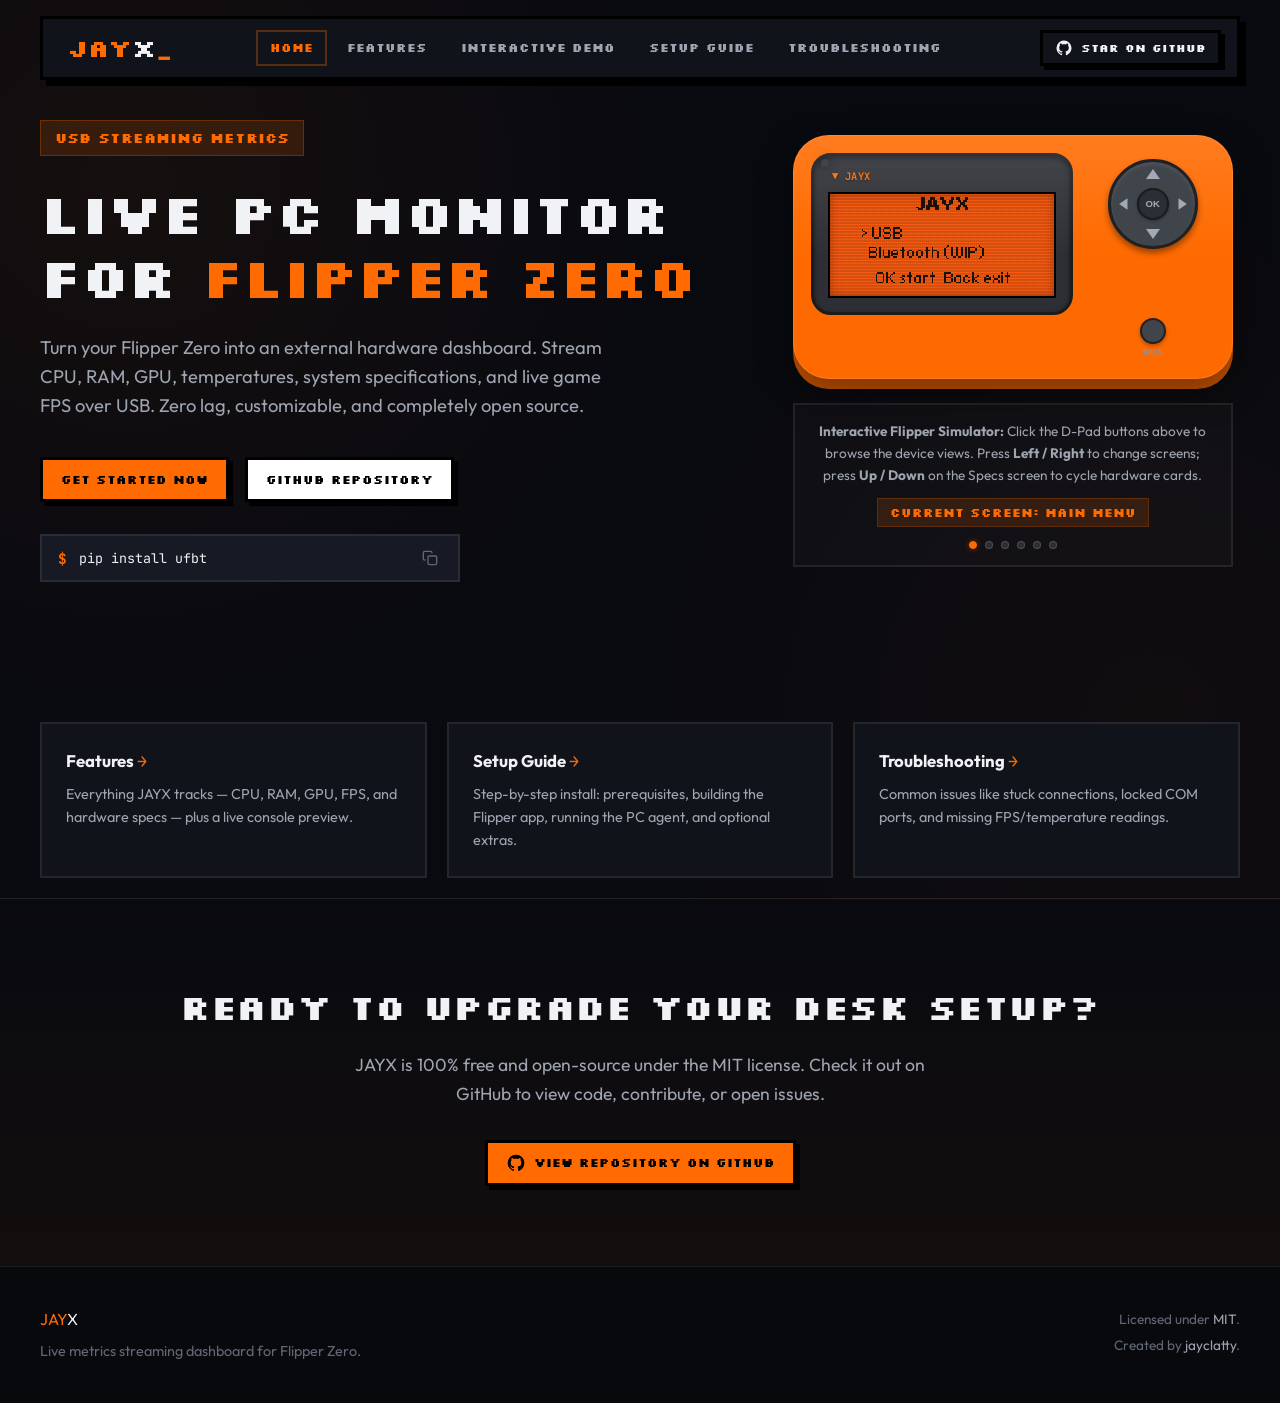
==== commit d49b9d65: "Improve Flipper simulator: dot nav, auto-demo mode, smoother transitions Adds clickable screen-posit" ====
--- a/website/index.html
+++ b/website/index.html
@@ -139,6 +139,7 @@
                     <div class="simulator-instructions">
                         <p><strong>Interactive Flipper Simulator:</strong> Click the D-Pad buttons above to browse the device views. Press <strong>Left / Right</strong> to change screens; press <strong>Up / Down</strong> on the Specs screen to cycle hardware cards.</p>
                         <div class="simulator-info-pill" id="screen-info">Current screen: Main Menu</div>
+                        <div class="sim-dots" id="sim-dots"></div>
                     </div>
                 </div>
             </div>
--- a/website/style.css
+++ b/website/style.css
@@ -509,7 +509,7 @@
     image-rendering: pixelated;
     mix-blend-mode: multiply; /* Blends black with orange backlight */
     opacity: 0.88;
-    transition: opacity 0.1s ease;
+    transition: opacity 0.12s ease, transform 0.15s ease;
 }
 
 /* Interface Controls (D-Pad & Back) */
@@ -551,6 +551,12 @@
     transition: color var(--transition-fast), transform 0.05s ease;
 }
 
+.ctrl-btn:focus-visible,
+.sim-dot:focus-visible {
+    outline: 2px solid var(--orange-primary);
+    outline-offset: 2px;
+}
+
 .ctrl-btn:hover {
     color: #fff;
 }
@@ -663,6 +669,35 @@
     border: 1px solid rgba(255,107,0,0.2);
 }
 
+.sim-dots {
+    display: flex;
+    justify-content: center;
+    gap: 8px;
+    margin-top: 14px;
+}
+
+.sim-dot {
+    width: 8px;
+    height: 8px;
+    padding: 0;
+    border-radius: 50%;
+    background-color: rgba(255, 255, 255, 0.12);
+    border: 1px solid rgba(255, 255, 255, 0.15);
+    cursor: pointer;
+    transition: all var(--transition-fast);
+}
+
+.sim-dot:hover {
+    background-color: var(--orange-glow-light);
+    border-color: var(--border-hover);
+}
+
+.sim-dot.active {
+    background-color: var(--orange-primary);
+    border-color: var(--orange-primary);
+    box-shadow: 0 0 6px var(--orange-glow);
+}
+
 /* Explore Other Pages (Home) */
 .explore-section {
     padding: 60px 24px 20px;
